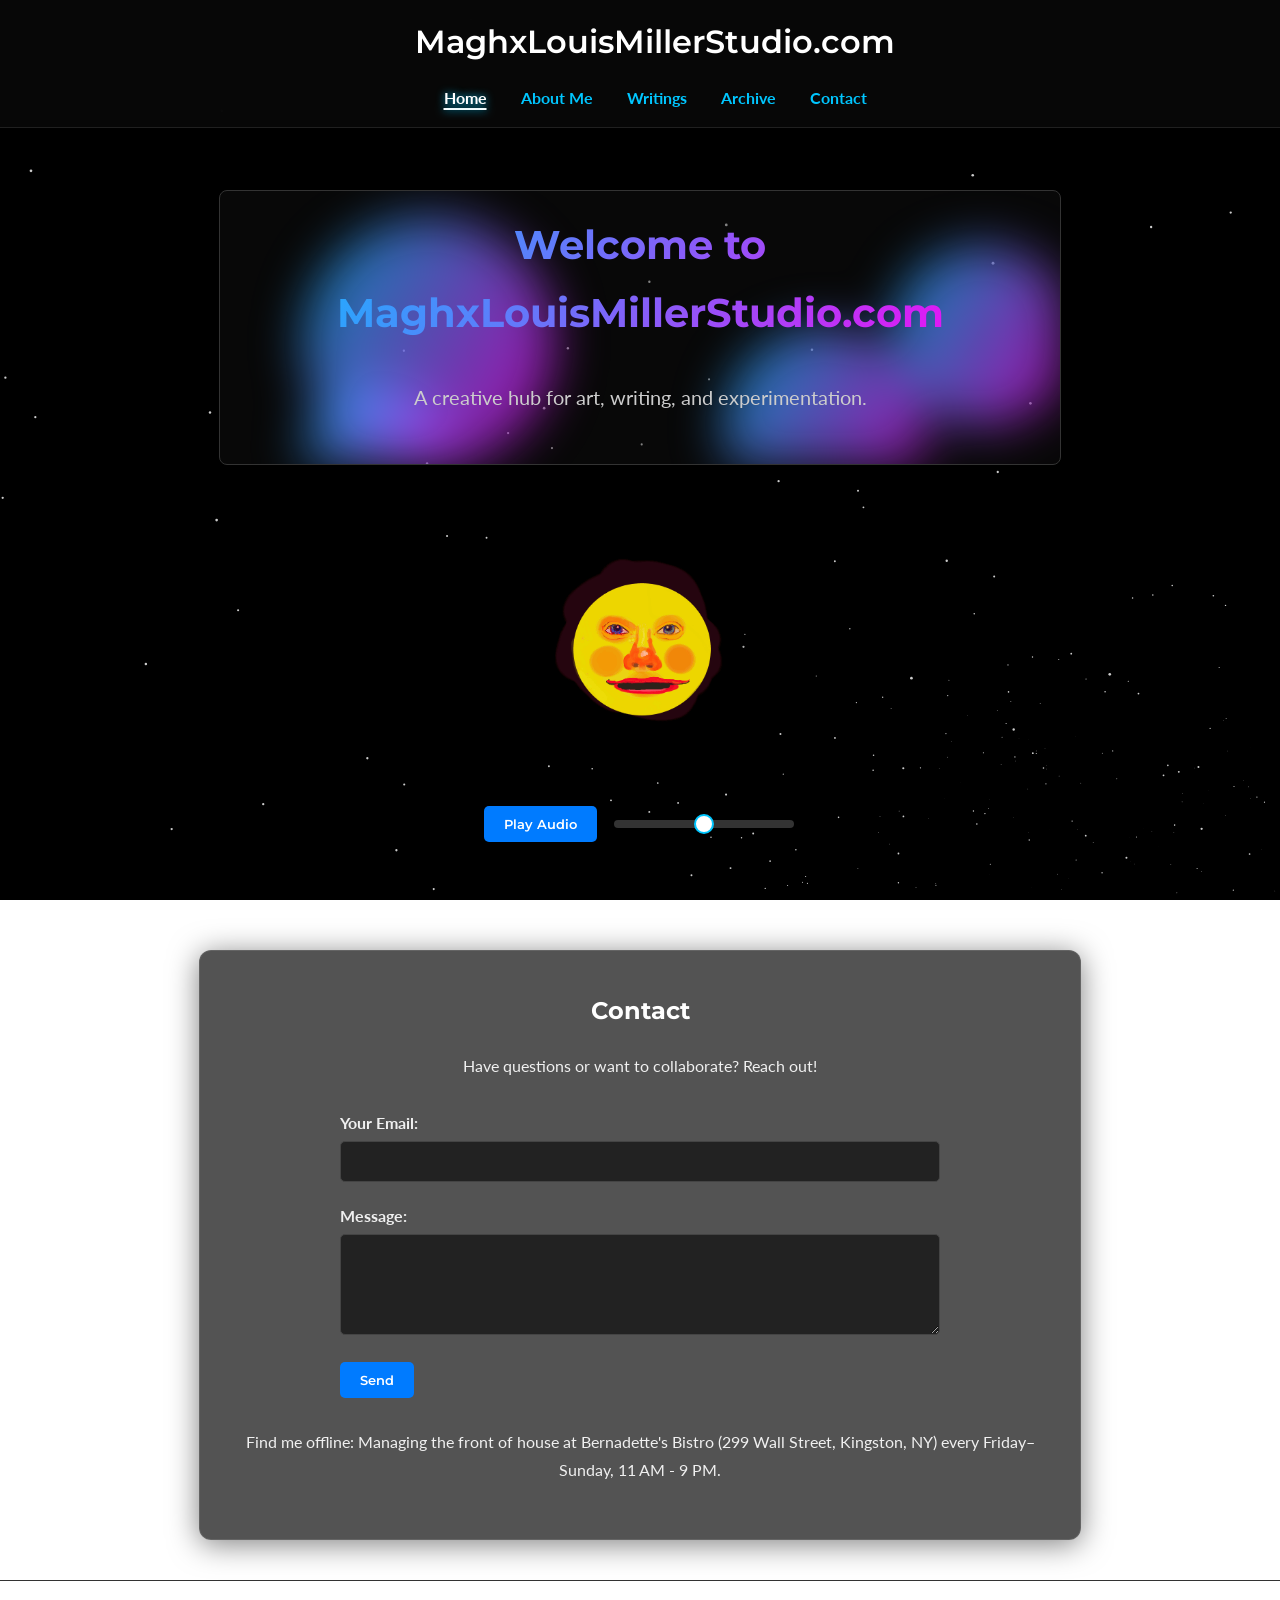
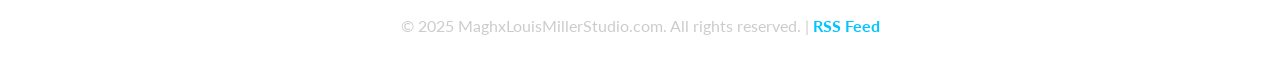
==== index.html @ be296c39 "bar hours" ====
<!DOCTYPE html>
<html lang="en">

<head>
    <meta charset="UTF-8">
    <meta name="viewport" content="width=device-width, initial-scale=1.0">
    <meta name="description" content="MaghxLouisMillerStudio.com: The personal creative space, Archive, and writings of Maxaroonie.">
    <title>MaghxLouisMillerStudio - Home</title>
    
    <link rel="preconnect" href="https://fonts.googleapis.com">
    <link rel="preconnect" href="https://fonts.gstatic.com" crossorigin>
    <link href="https://fonts.googleapis.com/css2?family=Lato:wght@400;700&family=Montserrat:wght@600;700&display=swap" rel="stylesheet">
    
    <link rel="stylesheet" href="style.css">
    <link rel="icon" href="favicon.ico" type="image/x-icon">
    <link rel="alternate" type="application/rss+xml" title="MaghxLouisMillerStudio RSS Feed" href="rss.xml">
    <script defer src="script.js"></script>
</head>

<body>
    <canvas id="starfield-canvas"></canvas>

    <header>
        <h1 class="site-title">MaghxLouisMillerStudio.com</h1>
        <nav>
            <a href="index.html" class="active">Home</a>
            <a href="about.html">About Me</a>
            <a href="writings.html">Writings</a>
            <a href="Archive.html">Archive</a>
            <a href="index.html#contact">Contact</a>
        </nav>
    </header>

    <section class="home-section">
        
        <div class="home-right">
            
            <div class="lava-lamp-container">
                <div class="lava-blob"></div>
                <div class="lava-blob"></div>
                <div class="lava-blob"></div>
                <div class="lava-blob"></div>
            </div>

            <div class="hero-content">
                <h2 class="animated-gradient">Welcome to MaghxLouisMillerStudio.com</h2>
                <p class="fade-in-up">
                    A creative hub for art, writing, and experimentation.
                </p>
            </div>

        </div>

        <!-- New Talking Head Section -->
        <div class="talking-head-container" style="margin-top: 60px;">
            <img id="archive-head" src="doodles/Head-Static.PNG" alt="Talking Head" class="talking-head">
        </div>
        <div class="audio-control-container" style="margin-top: 20px;">
            <button id="play-homepage-audio" class="audio-btn">Play Audio</button>
            <audio id="homepage-audio" src="audio/homepage-audio.wav" preload="metadata"></audio>
        </div>
        
    </section>

    <section id="contact" class="contact-section">
        <h2>Contact</h2>
        <p>Have questions or want to collaborate? Reach out!</p>
        
        <form action="https://formspree.io/f/xnnoblvw" method="POST" class="contact-form">
            
            <div class="form-group">
                <label for="email">Your Email:</label>
                <input type="email" id="email" name="_replyto" required>
            </div>
            
            <div class="form-group">
                <label for="message">Message:</label>
                <textarea id="message" name="message" rows="5" required></textarea>
            </div>
            
            <button type="submit" class="audio-btn">Send</button>
        </form>
    <p>Find me offline: Managing the front of house at Bernadette's Bistro (299 Wall Street, Kingston, NY) every Friday–Sunday, 11 AM - 9 PM.</p>
    </section>

    <footer>
        <p>© 2025 MaghxLouisMillerStudio.com. All rights reserved. | <a href="rss.xml" target="_blank">RSS Feed</a></p>
    </footer>
</body>
</html>
---- style.css ----
/* ---------------------------------
   NEW: FADE-IN ANIMATION
   This provides the "cool animation" on page load.
---------------------------------- */
@keyframes fadeIn {
  from {
    opacity: 0;
    transform: translateY(20px);
  }
  to {
    opacity: 1;
    transform: translateY(0);
  }
}
/* ---------------------------------
   TALKING HEAD ANIMATION
---------------------------------- */
@keyframes floatHead {
  0%, 100% { transform: translateY(0) rotate(-1deg); }
  50% { transform: translateY(-12px) rotate(1deg); }
}

/* ---------------------------------
   STARFIELD BACKGROUND
---------------------------------- */
#starfield-canvas {
  position: fixed;
  top: 0;
  left: 0;
  width: 100%;
  height: 100%;
  z-index: -1;
  background: #000;
}

/* ---------------------------------
   GLOBAL & BODY STYLES
   FIXED: Font-family now correctly uses the loaded Google Fonts.
---------------------------------- */
html, body {
  margin: 0;
  padding: 0;
  /* FIXED: Using 'Lato' as the base font */
  font-family: 'Lato', Arial, sans-serif;
  background: transparent; /* Allows the starfield to show */
  color: #f0f0f0; /* Slightly softer white for text */
  font-size: 16px;
  line-height: 1.7;
}

/* Base link styles */
a {
  color: #00c6ff; /* Use a single, consistent bright blue */
  text-decoration: none;
  font-weight: bold;
  transition: color 0.2s ease, text-shadow 0.2s ease;
}
a:hover {
  color: #fff;
  text-shadow: 0 0 8px #00c6ff; /* Add a glow on hover */
}

/* FIXED: Using 'Montserrat' for all headings */
h1, h2, h3, h4, h5, h6 {
  font-family: 'Montserrat', Arial, sans-serif;
  font-weight: 700;
  color: #fff;
  margin-top: 0;
}

.site-title {
  font-weight: 600;
  margin-bottom: 15px;
}

/* ---------------------------------
   NEW: GLOBAL GLASS-PANEL STYLE
   This reusable class will be the base for our new design.
---------------------------------- */
.glass-panel {
  background: rgba(10, 10, 10, 0.7); /* Dark, 70% transparent */
  border: 1px solid rgba(255, 255, 255, 0.1); /* Subtle white border */
  border-radius: 12px;
  box-shadow: 0 4px 30px rgba(0, 0, 0, 0.5); /* Soft shadow */
  
  /* The "Frosted Glass" effect */
  backdrop-filter: blur(10px);
  -webkit-backdrop-filter: blur(10px); /* For Safari */
}

/* ---------------------------------
   HEADER (REDESIGNED)
   Now a permanent "glass" bar.
---------------------------------- */
header {
  position: fixed;
  top: 0;
  left: 0;
  width: 100%;
  padding: 15px;
  text-align: center;
  z-index: 1000;
  
  /* Apply the glass effect */
  background: rgba(10, 10, 10, 0.7);
  border-bottom: 1px solid rgba(255, 255, 255, 0.1);
  box-shadow: 0 4px 10px rgba(0,0,0,0.3);
  backdrop-filter: blur(10px);
  -webkit-backdrop-filter: blur(10px);
}

nav a {
  margin: 0 15px;
}

/* ---------------------------------
   FIX FOR FIXED-HEADER LAYOUT
   (Increased padding-top to 150px)
---------------------------------- */
.home-section,
.about-section,
.writings-page,
.Archive-page {
  padding-top: 150px; /* More space for the fixed header */
  padding-bottom: 40px;
  
  /* Apply the "cool animation" to all main content sections */
  animation: fadeIn 1s ease-out;
}

/* ---------------------------------
   HOME PAGE STYLES
   Applying the "glass-panel" style
---------------------------------- */
.home-section {
  text-align: center;
  min-height: 80vh;
}

.home-layout {
  display: block;
}

.home-right {
  width: 90%;
  max-width: 800px;
  margin: 40px auto 0 auto;
  
  /* Make it a "containing" block */
  position: relative; 
  overflow: hidden; /* Hide blob overflow */

  /* Old styles */
  background: rgba(20, 20, 20, 0.4);
  border-radius: 8px;
  padding: 20px;
  border: 1px solid #333;
}

/* ---------------------------------
   AUDIO BUTTONS
---------------------------------- */
.audio-control-container {
  display: flex;
  justify-content: center;
  align-items: center;
  gap: 15px;
  margin-bottom: 20px;
  flex-wrap: wrap;
}
.audio-btn {
  background-color: #007bff;
  color: white;
  border: none;
  padding: 10px 20px;
  border-radius: 5px;
  cursor: pointer;
  font-family: 'Montserrat', sans-serif;
  font-weight: 600;
  transition: background-color 0.2s, transform 0.1s;
}
.audio-btn:hover {
  background-color: #0056b3;
}
.audio-btn:active {
  transform: scale(0.95);
}

/* ---------------------------------
   CONTACT SECTION
   Applying the "glass-panel" style
---------------------------------- */
.contact-section {
  padding: 40px;
  text-align: center;
  max-width: 800px;
  margin: 40px auto;
  
  /* Use the new glass style */
  background: rgba(10, 10, 10, 0.7);
  border: 1px solid rgba(255, 255, 255, 0.1);
  border-radius: 12px;
  box-shadow: 0 4px 30px rgba(0, 0, 0, 0.5);
  backdrop-filter: blur(10px);
  -webkit-backdrop-filter: blur(10px);
}

.contact-form {
  max-width: 600px;
  margin: 30px auto;
  text-align: left;
}
.form-group {
  margin-bottom: 20px;
}
.form-group label {
  display: block;
  margin-bottom: 5px;
  font-weight: bold;
}
.form-group input,
.form-group textarea {
  width: 100%;
  padding: 12px;
  border: 1px solid #444;
  background: #222;
  color: #fff;
  border-radius: 5px;
  box-sizing: border-box;
}

/* ---------------------------------
   ABOUT PAGE
   Applying the "glass-panel" style
---------------------------------- */
.about-section {
  position: relative;
  min-height: 80vh;
  display: flex;
  flex-direction: column;
  align-items: center;
  justify-content: flex-start;
  padding-left: 20px;
  padding-right: 20px;
  overflow: hidden;
  
  /* Use the glass style on the main text container */
  max-width: 1000px;
  margin: 0 auto;
  padding: 30px;
  background: rgba(10, 10, 10, 0.7);
  border: 1px solid rgba(255, 255, 255, 0.1);
  border-radius: 12px;
  box-shadow: 0 4px 30px rgba(0, 0, 0, 0.5);
  backdrop-filter: blur(10px);
  -webkit-backdrop-filter: blur(10px);
}

.about-section h2 {
    font-size: 2rem;
    margin-top: 20px;
}
.about-section p {
    font-size: 1.1rem;
    max-width: 800px;
    text-align: center;
}
.tapestry-grid {
  display: grid;
  grid-template-columns: repeat(auto-fill, minmax(100px, 1fr));
  width: 100%;
  max-width: 1000px;
  margin: 20px 0;
  z-index: 1;
  border-radius: 8px;
  overflow: hidden; /* Clips the corners of the grid */
}
.tapestry-grid div {
  padding-top: 100%;
  background-size: cover;
  background-position: center;
}

/* ---------------------------------
   WRITINGS PAGE
   Applying the "glass-panel" style
---------------------------------- */
.writings-page {
  max-width: 800px;
  margin: 0 auto;
  padding: 30px;
  
  /* Use the new glass style */
  background: rgba(10, 10, 10, 0.7);
  border: 1px solid rgba(255, 255, 255, 0.1);
  border-radius: 12px;
  box-shadow: 0 4px 30px rgba(0, 0, 0, 0.5);
  backdrop-filter: blur(10px);
  -webkit-backdrop-filter: blur(10px);
}

.writings-intro,
.creative-piece {
  text-align: center;
  border-bottom: 2px solid #444;
  padding-bottom: 20px;
  margin-bottom: 30px;
}
.journal-excerpt {
  background: #1a1a1a; /* Darker interior background */
  border-radius: 5px;
  padding: 20px;
  margin-bottom: 30px;
  border: 1px solid #333;
}
.journal-excerpt header { padding-bottom: 10px; border-bottom: 1px solid #333; margin-bottom: 15px; }
.journal-excerpt h3 { margin: 0; color: #00c6ff; }
.journal-excerpt time { font-size: 0.9rem; color: #aaa; font-style: italic; }
.journal-excerpt blockquote { margin: 0; padding-left: 20px; border-left: 4px solid #007bff; font-style: italic; color: #ddd; line-height: 1.7; }
.journal-excerpt blockquote p { margin-bottom: 15px; }
.section-divider { border: 0; height: 1px; background: #555; margin: 40px 0; }

 /* ---------------------------------
   THE CLEAN ARCHIVE GRID 
---------------------------------- */
/* ---------------------------------
   STICKY TALKING HEAD 
---------------------------------- */
.talking-head-container {
  z-index: 999;
  display: flex;
  justify-content: center;
  align-items: center; /* Centers the head vertically */
  min-height: 200px; /* Gives it physical space so it doesn't overlap controls */
  pointer-events: none; 
}

.talking-head {
  width: 20vw; 
  min-width: 160px;
  max-width: 240px;
  pointer-events: auto; /* Makes the head itself solid */
  filter: drop-shadow(0 0 15px rgba(0,0,0,0.8));
  transition: transform 0.3s, filter 0.3s; /* Added smooth transition for the glow */
  animation: floatHead 6s infinite ease-in-out; /* Gentle idle bobbing */
}

.is-talking {
  /* Using the floatHead animation already defined at the top of your file! */
  animation: floatHead 2.5s infinite ease-in-out; /* Faster bobbing when talking */
  filter: drop-shadow(0 0 20px rgba(0, 255, 200, 0.4));
}
.Archive-page {
  max-width: 1200px;
  margin: 0 auto;
  padding: 150px 20px 40px 20px;
}

.Archive-grid {
  display: grid;
  /* This controls how many images per row. 150px is the size of each square. */
  grid-template-columns: repeat(auto-fill, minmax(150px, 1fr)); 
  gap: 10px;
  padding: 20px 0;
}

.Archive-item {
  aspect-ratio: 1 / 1; /* Forces the image to stay square */
  overflow: hidden;
  border-radius: 4px;
  background: #111;
}

.Archive-item img {
  width: 100%;
  height: 100%;
  object-fit: cover; /* Crops the image so it fits the square without stretching */
  display: block;
  filter: grayscale(20%);
  transition: transform 0.3s ease, filter 0.3s ease;
}

.Archive-item:hover img {
  transform: scale(1.1);
  filter: grayscale(0%);
}

/* ---------------------------------
   NAVIGATION ACTIVE STATE
---------------------------------- */
nav a.active {
  color: #fff;
  text-shadow: 0 0 8px #00c6ff;
  text-decoration: underline;
  text-decoration-thickness: 2px;
  text-underline-offset: 4px;
}

/* ---------------------------------
   FOOTER
---------------------------------- */
footer {
  background: transparent;
  border-top: 1px solid #333;
  padding: 15px;
  text-align: center;
  color: #ccc;
  position: relative;
  z-index: 10;
  margin-top: 40px;
}

/* ---------------------------------
   ANIMATED GRADIENT TEXT (OPTION 1)
---------------------------------- */
.animated-gradient {
  font-size: 2.5rem;
  font-weight: 700;
  text-align: center;

  /* 1. Create a "trippy" gradient background */
  background: linear-gradient(120deg, 
    #00c6ff, /* Cyan */
    #ff00f3, /* Magenta */
    #ffb800, /* Gold */
    #00c6ff  /* Back to Cyan */
  );
  
  /* 2. Set the background to be huge */
  background-size: 300% 300%;

  /* 3. Clip the background to the SHAPE of the text */
  -webkit-background-clip: text;
  background-clip: text;

  /* 4. Make the text color transparent to show the gradient */
  color: transparent;

  /* 5. Animate the background-position */
  animation: gradient-shift 6s ease-in-out infinite alternate;
}

/* This @keyframes rule moves the gradient */
@keyframes gradient-shift {
  from {
    background-position: 0% 0%;
  }
  to {
    background-position: 100% 100%;
  }
}

/* Delete the old @keyframes glow rule */

/* ---------------------------------
   MEDIA QUERIES FOR MOBILE
---------------------------------- */
@media (max-width: 768px) {
  .site-title {
    font-size: 1.5rem;
  }
  nav a {
    margin: 0 10px;
    font-size: 0.9rem;
  }
  .home-right {
    width: 95%;
    padding: 20px;
  }
  .animated-gradient {
    font-size: 2rem;
  }
  .contact-section,
  .writings-page,
  .Archive-intro,
  .about-section {
    width: auto;
    margin-left: 10px;
    margin-right: 10px;
    padding: 20px;
  }
}

/* ---------------------------------
   VOLUME SLIDER STYLES
---------------------------------- */
.volume-slider {
  width: 180px;
  -webkit-appearance: none;
  appearance: none;
  background: rgba(255, 255, 255, 0.2);
  height: 8px;
  border-radius: 5px;
  outline: none;
  transition: opacity 0.2s;
  backdrop-filter: blur(5px);
}

.volume-slider::-webkit-slider-thumb {
  -webkit-appearance: none;
  appearance: none;
  width: 20px;
  height: 20px;
  background: #fff;
  border-radius: 50%;
  cursor: pointer;
  border: 2px solid #00c6ff;
}

.volume-slider::-moz-range-thumb {
  width: 20px;
  height: 20px;
  background: #fff;
  border-radius: 50%;
  cursor: pointer;
  border: 2px solid #00c6ff;
}

/* ---------------------------------
   NEW FADE-IN ANIMATIONS
---------------------------------- */

/* 1. This is the "storyboard" for the animation */
@keyframes fadeInUp {
  from {
    opacity: 0;
    transform: translateY(30px); /* Start 30px lower */
  }
  to {
    opacity: 1;
    transform: translateY(0); /* End at original position */
  }
}

/* 2. This applies the animation to the new sub-headline */
.fade-in-up {
  font-size: 1.25rem;
  color: #ccc;
  margin-top: 10px;
  margin-bottom: 30px;
  
  /* Animation: 'fadeInUp' name, 1s duration, 'ease-out' timing,
     '0.3s' delay, and 'forwards' to stay at the end state */
  animation: fadeInUp 1s ease-out 0.3s forwards;
  
  /* Start hidden */
  opacity: 0;
}

/* 3. This applies a longer delay to the button */
.fade-in-up-delay {
  animation: fadeInUp 1s ease-out 0.6s forwards;
  opacity: 0; /* Start hidden */
}
/* ---------------------------------
   LAVA LAMP EFFECT (OPTION 2)
---------------------------------- */

.lava-lamp-container {
  /* This is the magic: */
  /* 1. Blur the blobs */
  filter: blur(25px); 
  /* 2. Sharpen the edges where they meet */
  /* This creates the "merging" effect */
  contrast: 40; 
  
  /* Container setup */
  position: absolute;
  top: 0;
  left: 0;
  width: 100%;
  height: 100%;
  overflow: hidden;
}

.lava-blob {
  position: absolute;
  border-radius: 50%;
  /* Using the same gradient as the text */
  background: linear-gradient(120deg, 
    #00c6ff, 
    #ff00f3
  );
  opacity: 0.7;
  
  /* This calls the animation */
  animation: move-blob 15s infinite alternate;
}

/* Create 4 blobs of different sizes/speeds */
.lava-blob:nth-child(1) {
  width: 250px; height: 250px;
  top: 10%; left: 10%;
  animation-duration: 15s;
}
.lava-blob:nth-child(2) {
  width: 200px; height: 200px;
  top: 50%; left: 60%;
  animation-duration: 12s;
  animation-direction: alternate-reverse;
}
.lava-blob:nth-child(3) {
  width: 150px; height: 150px;
  top: 70%; left: 10%;
  animation-duration: 18s;
}
.lava-blob:nth-child(4) {
  width: 180px; height: 180px;
  top: 20%; left: 80%;
  animation-duration: 10s;
  animation-direction: alternate-reverse;
}

/* Defines the movement for the blobs */
@keyframes move-blob {
  from {
    transform: translate(-50%, -50%) rotate(0deg);
  }
  to {
    transform: translate(50%, 50%) rotate(360deg);
  }
}

/* This container holds the text */
.hero-content {
  position: relative;
  z-index: 10; /* Sits ON TOP of the lava lamp */
  text-align: center;
}
/* ---------------------------------
   TALKING HEAD 
---------------------------------- */
.talking-head-container {
  display: flex;
  justify-content: center;
  min-height: 200px;
  pointer-events: none;
  /* No position set here - JavaScript controls it */
}
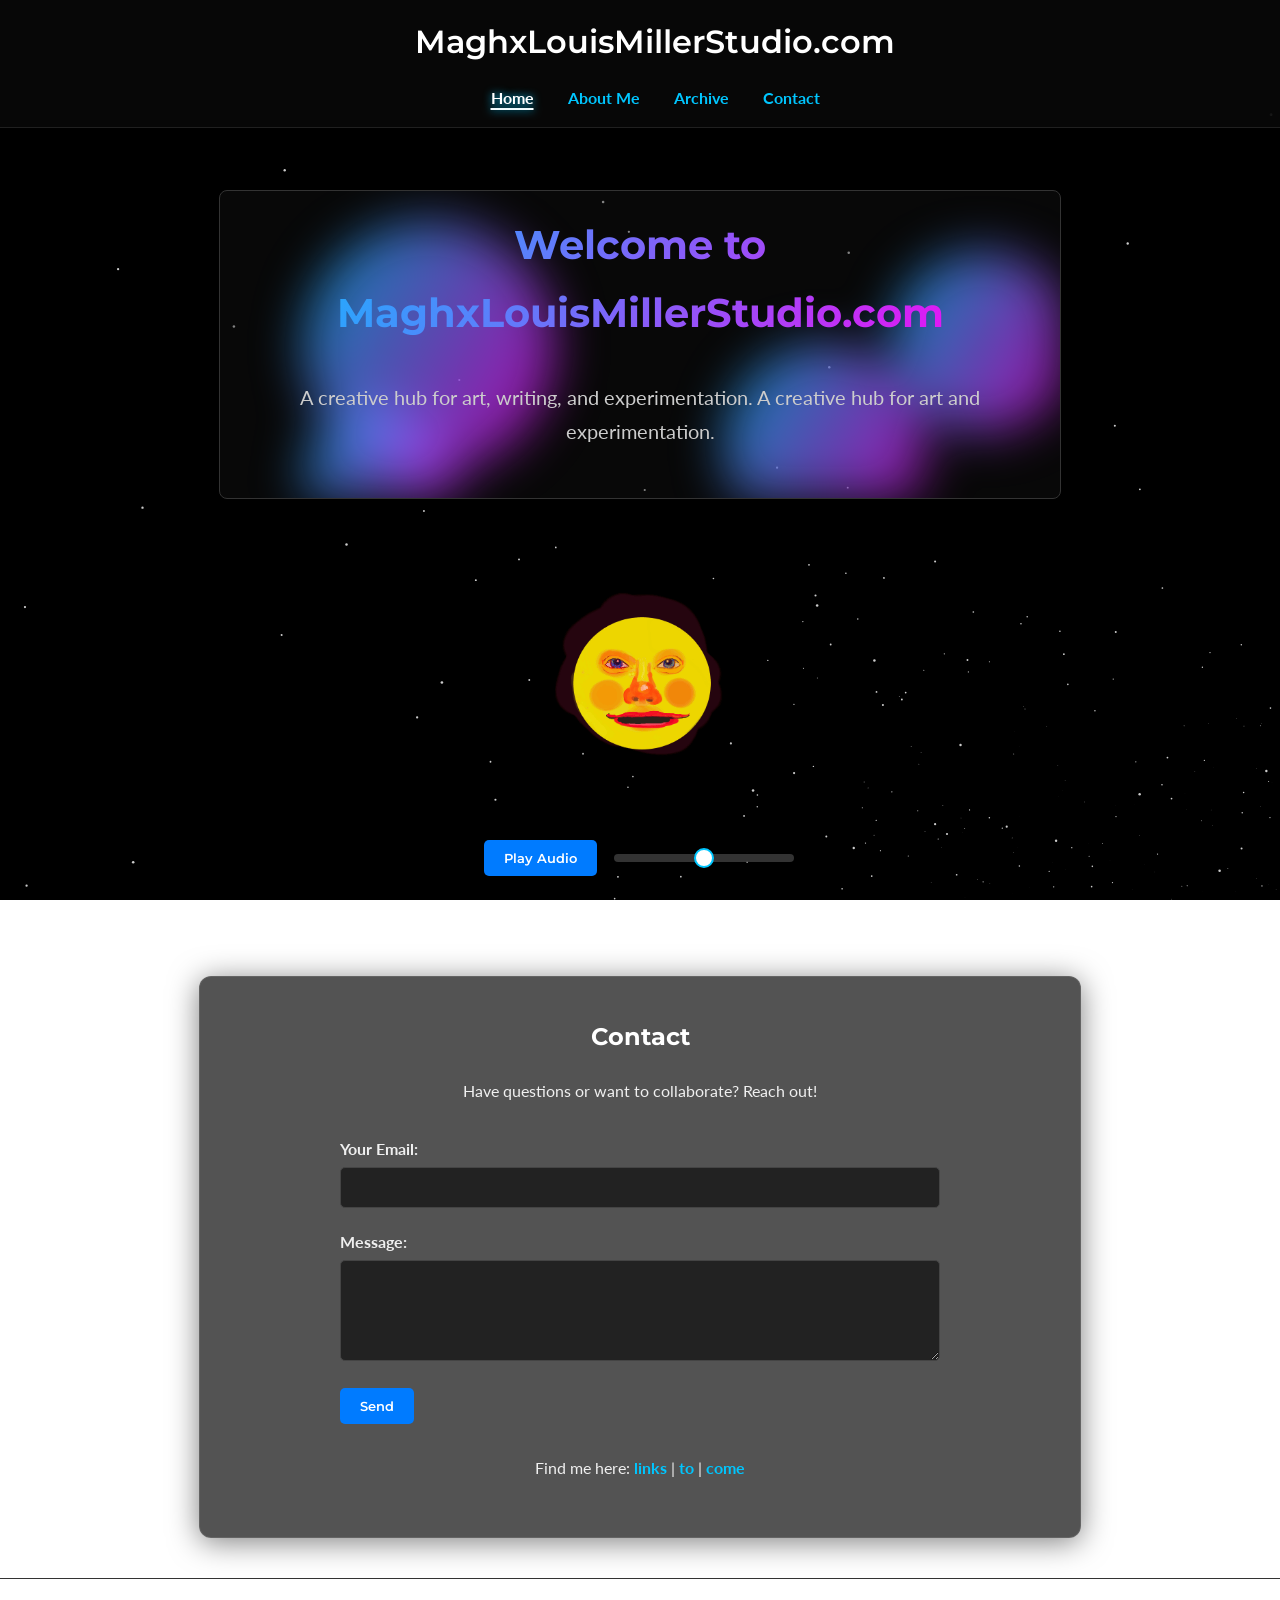
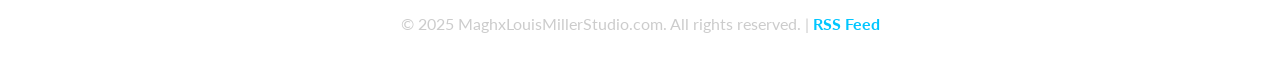
==== commit 263d8012: "removed writings section" ====
--- a/index.html
+++ b/index.html
@@ -5,6 +5,7 @@
     <meta charset="UTF-8">
     <meta name="viewport" content="width=device-width, initial-scale=1.0">
     <meta name="description" content="MaghxLouisMillerStudio.com: The personal creative space, Archive, and writings of Maxaroonie.">
+    <meta name="description" content="MaghxLouisMillerStudio.com: The personal creative space and Archive of Maxaroonie.">
     <title>MaghxLouisMillerStudio - Home</title>
     
     <link rel="preconnect" href="https://fonts.googleapis.com">
@@ -25,7 +26,6 @@
         <nav>
             <a href="index.html" class="active">Home</a>
             <a href="about.html">About Me</a>
-            <a href="writings.html">Writings</a>
             <a href="Archive.html">Archive</a>
             <a href="index.html#contact">Contact</a>
         </nav>
@@ -46,6 +46,7 @@
                 <h2 class="animated-gradient">Welcome to MaghxLouisMillerStudio.com</h2>
                 <p class="fade-in-up">
                     A creative hub for art, writing, and experimentation.
+                    A creative hub for art and experimentation.
                 </p>
             </div>
 
@@ -80,7 +81,12 @@
             
             <button type="submit" class="audio-btn">Send</button>
         </form>
-    <p>Find me offline: Managing the front of house at Bernadette's Bistro (299 Wall Street, Kingston, NY) every Friday–Sunday, 11 AM - 9 PM.</p>
+        
+        <p>Find me here:
+            <a href="blank" target="_blank">links</a> |
+            <a href="blank" target="_blank">to</a> |
+            <a href="blank" target="_blank">come</a>
+        </p>
     </section>
 
     <footer>
--- a/style.css
+++ b/style.css
@@ -119,7 +119,6 @@
 ---------------------------------- */
 .home-section,
 .about-section,
-.writings-page,
 .Archive-page {
   padding-top: 150px; /* More space for the fixed header */
   padding-bottom: 40px;
@@ -281,45 +280,6 @@
   background-position: center;
 }
 
-/* ---------------------------------
-   WRITINGS PAGE
-   Applying the "glass-panel" style
----------------------------------- */
-.writings-page {
-  max-width: 800px;
-  margin: 0 auto;
-  padding: 30px;
-  
-  /* Use the new glass style */
-  background: rgba(10, 10, 10, 0.7);
-  border: 1px solid rgba(255, 255, 255, 0.1);
-  border-radius: 12px;
-  box-shadow: 0 4px 30px rgba(0, 0, 0, 0.5);
-  backdrop-filter: blur(10px);
-  -webkit-backdrop-filter: blur(10px);
-}
-
-.writings-intro,
-.creative-piece {
-  text-align: center;
-  border-bottom: 2px solid #444;
-  padding-bottom: 20px;
-  margin-bottom: 30px;
-}
-.journal-excerpt {
-  background: #1a1a1a; /* Darker interior background */
-  border-radius: 5px;
-  padding: 20px;
-  margin-bottom: 30px;
-  border: 1px solid #333;
-}
-.journal-excerpt header { padding-bottom: 10px; border-bottom: 1px solid #333; margin-bottom: 15px; }
-.journal-excerpt h3 { margin: 0; color: #00c6ff; }
-.journal-excerpt time { font-size: 0.9rem; color: #aaa; font-style: italic; }
-.journal-excerpt blockquote { margin: 0; padding-left: 20px; border-left: 4px solid #007bff; font-style: italic; color: #ddd; line-height: 1.7; }
-.journal-excerpt blockquote p { margin-bottom: 15px; }
-.section-divider { border: 0; height: 1px; background: #555; margin: 40px 0; }
-
  /* ---------------------------------
    THE CLEAN ARCHIVE GRID 
 ---------------------------------- */
@@ -471,7 +431,6 @@
     font-size: 2rem;
   }
   .contact-section,
-  .writings-page,
   .Archive-intro,
   .about-section {
     width: auto;
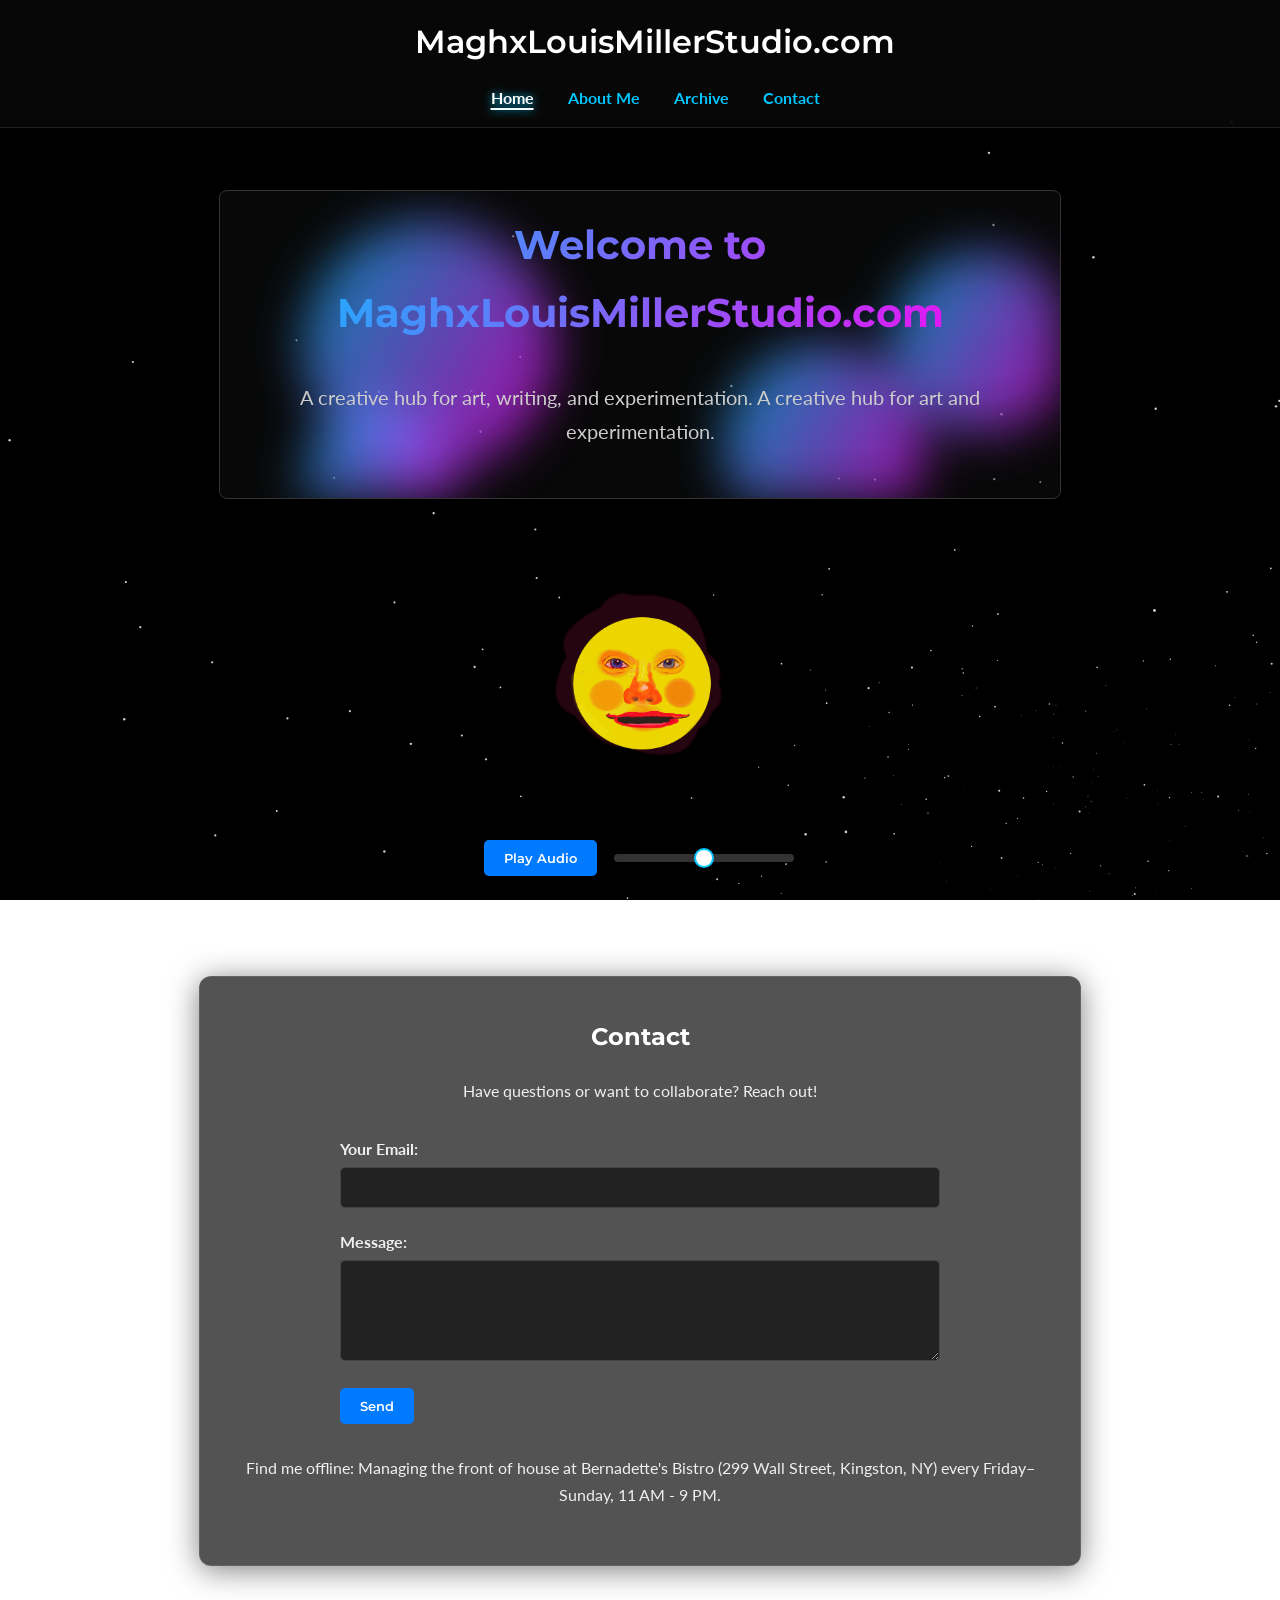
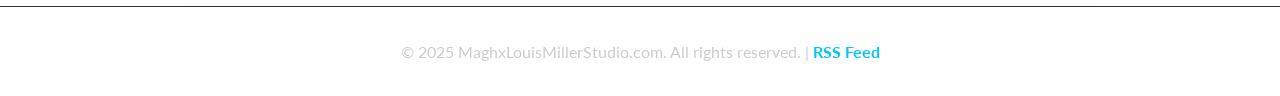
==== commit 2a69c2d5: "Merge branch 'main' of https://github.com/2themax/MaghxLouisMillerStudio.com" ====
--- a/index.html
+++ b/index.html
@@ -81,12 +81,7 @@
             
             <button type="submit" class="audio-btn">Send</button>
         </form>
-        
-        <p>Find me here:
-            <a href="blank" target="_blank">links</a> |
-            <a href="blank" target="_blank">to</a> |
-            <a href="blank" target="_blank">come</a>
-        </p>
+    <p>Find me offline: Managing the front of house at Bernadette's Bistro (299 Wall Street, Kingston, NY) every Friday–Sunday, 11 AM - 9 PM.</p>
     </section>
 
     <footer>
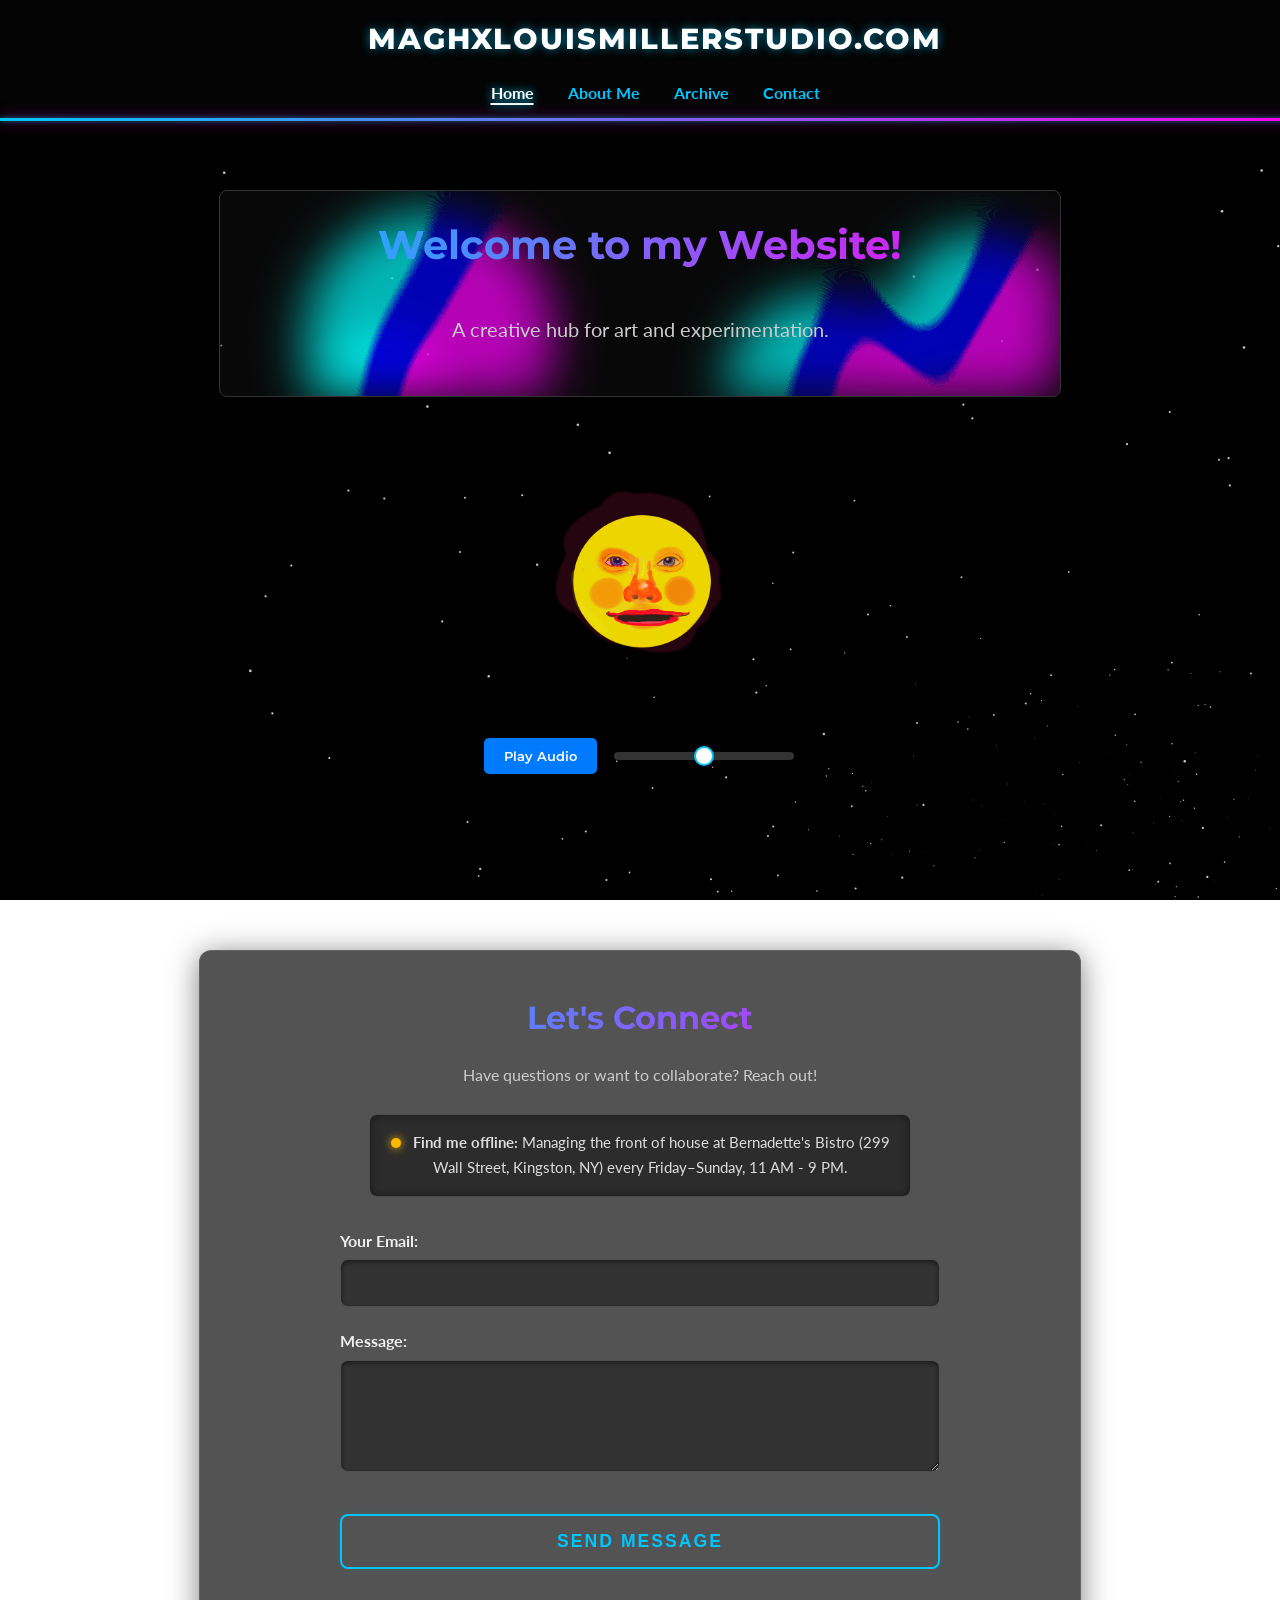
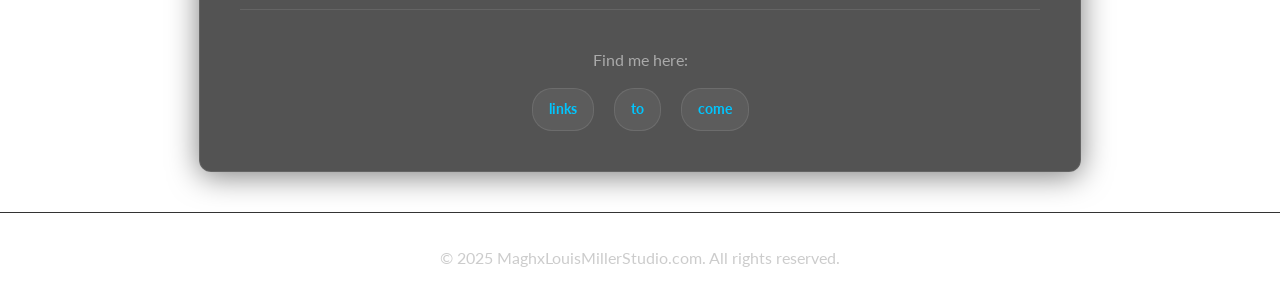
==== commit 5e4cd3ad: "css changes and such" ====
--- a/index.html
+++ b/index.html
@@ -4,8 +4,7 @@
 <head>
     <meta charset="UTF-8">
     <meta name="viewport" content="width=device-width, initial-scale=1.0">
-    <meta name="description" content="MaghxLouisMillerStudio.com: The personal creative space, Archive, and writings of Maxaroonie.">
-    <meta name="description" content="MaghxLouisMillerStudio.com: The personal creative space and Archive of Maxaroonie.">
+    <meta name="description" content="MaghxLouisMillerStudio.com: The personal creative space and Archive of Max.">
     <title>MaghxLouisMillerStudio - Home</title>
     
     <link rel="preconnect" href="https://fonts.googleapis.com">
@@ -14,7 +13,6 @@
     
     <link rel="stylesheet" href="style.css">
     <link rel="icon" href="favicon.ico" type="image/x-icon">
-    <link rel="alternate" type="application/rss+xml" title="MaghxLouisMillerStudio RSS Feed" href="rss.xml">
     <script defer src="script.js"></script>
 </head>
 
@@ -43,9 +41,8 @@
             </div>
 
             <div class="hero-content">
-                <h2 class="animated-gradient">Welcome to MaghxLouisMillerStudio.com</h2>
+                <h2 class="animated-gradient">Welcome to my Website!</h2>
                 <p class="fade-in-up">
-                    A creative hub for art, writing, and experimentation.
                     A creative hub for art and experimentation.
                 </p>
             </div>
@@ -64,9 +61,14 @@
     </section>
 
     <section id="contact" class="contact-section">
-        <h2>Contact</h2>
-        <p>Have questions or want to collaborate? Reach out!</p>
+        <h2 class="animated-gradient" style="font-size: 2rem; margin-bottom: 10px;">Let's Connect</h2>
+        <p style="color: #ccc; margin-bottom: 25px;">Have questions or want to collaborate? Reach out!</p>
         
+        <div class="availability-status">
+            <span class="status-dot"></span>
+            <strong>Find me offline:</strong> Managing the front of house at Bernadette's Bistro (299 Wall Street, Kingston, NY) every Friday–Sunday, 11 AM - 9 PM.
+        </div>
+
         <form action="https://formspree.io/f/xnnoblvw" method="POST" class="contact-form">
             
             <div class="form-group">
@@ -79,13 +81,19 @@
                 <textarea id="message" name="message" rows="5" required></textarea>
             </div>
             
-            <button type="submit" class="audio-btn">Send</button>
+            <button type="submit" class="submit-btn">Send Message</button>
         </form>
-    <p>Find me offline: Managing the front of house at Bernadette's Bistro (299 Wall Street, Kingston, NY) every Friday–Sunday, 11 AM - 9 PM.</p>
+        
+        <div class="social-links">
+            <p>Find me here:</p>
+            <a href="blank" target="_blank">links</a>
+            <a href="blank" target="_blank">to</a>
+            <a href="blank" target="_blank">come</a>
+        </div>
     </section>
 
     <footer>
-        <p>© 2025 MaghxLouisMillerStudio.com. All rights reserved. | <a href="rss.xml" target="_blank">RSS Feed</a></p>
+        <p>© 2025 MaghxLouisMillerStudio.com. All rights reserved.</p>
     </footer>
 </body>
 </html>
--- a/style.css
+++ b/style.css
@@ -1,3 +1,10 @@
+/* ---------------------------------
+   GLOBAL VARIABLES
+---------------------------------- */
+:root {
+  --brand-gradient: linear-gradient(120deg, #00c6ff, #ff00f3, #ffb800, #00c6ff);
+}
+
 /* ---------------------------------
    NEW: FADE-IN ANIMATION
    This provides the "cool animation" on page load.
@@ -69,8 +76,15 @@
 }
 
 .site-title {
-  font-weight: 600;
+  font-weight: 800;
   margin-bottom: 15px;
+  font-size: 1.8rem;
+  text-transform: uppercase;
+  letter-spacing: 2px;
+  
+  /* Clean glowing text to contrast the flashy border */
+  color: #fff;
+  text-shadow: 0 0 10px rgba(0, 198, 255, 0.6);
 }
 
 /* ---------------------------------
@@ -102,11 +116,25 @@
   z-index: 1000;
   
   /* Apply the glass effect */
-  background: rgba(10, 10, 10, 0.7);
-  border-bottom: 1px solid rgba(255, 255, 255, 0.1);
-  box-shadow: 0 4px 10px rgba(0,0,0,0.3);
-  backdrop-filter: blur(10px);
-  -webkit-backdrop-filter: blur(10px);
+  background: rgba(5, 5, 5, 0.85); /* Darkened slightly for contrast */
+  border-bottom: none;
+  box-shadow: 0 4px 20px rgba(0, 0, 0, 0.6);
+  backdrop-filter: blur(15px);
+  -webkit-backdrop-filter: blur(15px);
+}
+
+/* Flashy Animated Glowing Border for Header */
+header::after {
+  content: '';
+  position: absolute;
+  bottom: 0;
+  left: 0;
+  width: 100%;
+  height: 3px;
+  background: var(--brand-gradient);
+  background-size: 300% 300%;
+  animation: gradient-shift 6s ease-in-out infinite alternate;
+  box-shadow: 0 0 15px rgba(255, 0, 243, 0.6), 0 0 5px rgba(0, 198, 255, 0.6);
 }
 
 nav a {
@@ -204,6 +232,37 @@
   -webkit-backdrop-filter: blur(10px);
 }
 
+/* ---------------------------------
+   AVAILABILITY / OFFLINE STATUS
+---------------------------------- */
+.availability-status {
+  background: rgba(20, 20, 20, 0.6);
+  border: 1px solid rgba(255, 255, 255, 0.15);
+  border-radius: 8px;
+  padding: 15px 20px;
+  margin: 20px auto 30px auto;
+  max-width: 500px;
+  text-align: center;
+  font-size: 0.95rem;
+  color: #ddd;
+  box-shadow: inset 0 0 10px rgba(0,0,0,0.5);
+}
+.status-dot {
+  display: inline-block;
+  width: 10px;
+  height: 10px;
+  background-color: #ffb800; /* Gold for offline/away */
+  border-radius: 50%;
+  margin-right: 8px;
+  box-shadow: 0 0 8px #ffb800;
+  animation: pulse-dot 2s infinite;
+}
+@keyframes pulse-dot {
+  0% { box-shadow: 0 0 0 0 rgba(255, 184, 0, 0.7); }
+  70% { box-shadow: 0 0 0 10px rgba(255, 184, 0, 0); }
+  100% { box-shadow: 0 0 0 0 rgba(255, 184, 0, 0); }
+}
+
 .contact-form {
   max-width: 600px;
   margin: 30px auto;
@@ -220,12 +279,77 @@
 .form-group input,
 .form-group textarea {
   width: 100%;
-  padding: 12px;
-  border: 1px solid #444;
-  background: #222;
+  padding: 15px;
+  border: 1px solid rgba(255, 255, 255, 0.15);
+  background: rgba(0, 0, 0, 0.4);
   color: #fff;
-  border-radius: 5px;
+  border-radius: 8px;
   box-sizing: border-box;
+  transition: border-color 0.3s ease, box-shadow 0.3s ease, background 0.3s ease;
+  font-family: 'Lato', Arial, sans-serif;
+  box-shadow: inset 0 2px 5px rgba(0,0,0,0.5);
+}
+.form-group input:focus,
+.form-group textarea:focus {
+  outline: none;
+  border-color: #00c6ff;
+  background: rgba(0, 0, 0, 0.7);
+  box-shadow: 0 0 12px rgba(0, 198, 255, 0.3), inset 0 2px 5px rgba(0,0,0,0.5);
+}
+
+/* ---------------------------------
+   SUBMIT BUTTON & SOCIAL LINKS
+---------------------------------- */
+.submit-btn {
+  width: 100%;
+  padding: 15px;
+  font-size: 1.1rem;
+  margin-top: 15px;
+  background: transparent;
+  color: #00c6ff;
+  border: 2px solid #00c6ff;
+  border-radius: 8px;
+  cursor: pointer;
+  text-transform: uppercase;
+  letter-spacing: 2px;
+  font-weight: bold;
+  transition: all 0.3s ease;
+  box-shadow: 0 0 10px rgba(0, 198, 255, 0.1);
+}
+.submit-btn:hover {
+  background: #00c6ff;
+  color: #000;
+  box-shadow: 0 0 20px rgba(0, 198, 255, 0.6);
+  transform: translateY(-2px);
+}
+.submit-btn:active {
+  transform: translateY(0);
+}
+
+.social-links {
+  margin-top: 40px;
+  padding-top: 20px;
+  border-top: 1px solid rgba(255, 255, 255, 0.1);
+}
+.social-links p {
+  margin-bottom: 15px;
+  color: #aaa;
+}
+.social-links a {
+  display: inline-block;
+  margin: 0 8px;
+  padding: 8px 16px;
+  background: rgba(255, 255, 255, 0.05);
+  border: 1px solid rgba(255, 255, 255, 0.1);
+  border-radius: 20px;
+  font-size: 0.9rem;
+  transition: all 0.3s ease;
+}
+.social-links a:hover {
+  background: rgba(0, 198, 255, 0.15);
+  border-color: #00c6ff;
+  transform: translateY(-3px);
+  box-shadow: 0 4px 10px rgba(0, 198, 255, 0.2);
 }
 
 /* ---------------------------------
@@ -379,12 +503,7 @@
   text-align: center;
 
   /* 1. Create a "trippy" gradient background */
-  background: linear-gradient(120deg, 
-    #00c6ff, /* Cyan */
-    #ff00f3, /* Magenta */
-    #ffb800, /* Gold */
-    #00c6ff  /* Back to Cyan */
-  );
+  background: var(--brand-gradient);
   
   /* 2. Set the background to be huge */
   background-size: 300% 300%;
@@ -417,7 +536,8 @@
 ---------------------------------- */
 @media (max-width: 768px) {
   .site-title {
-    font-size: 1.5rem;
+    font-size: 1.2rem;
+    letter-spacing: 1px;
   }
   nav a {
     margin: 0 10px;
@@ -517,11 +637,9 @@
 
 .lava-lamp-container {
   /* This is the magic: */
-  /* 1. Blur the blobs */
-  filter: blur(25px); 
-  /* 2. Sharpen the edges where they meet */
-  /* This creates the "merging" effect */
-  contrast: 40; 
+  /* 1. Blur the blobs and 2. sharpen the edges where they meet */
+  /* This creates the "merging" lava lamp effect */
+  filter: blur(25px) contrast(40);
   
   /* Container setup */
   position: absolute;
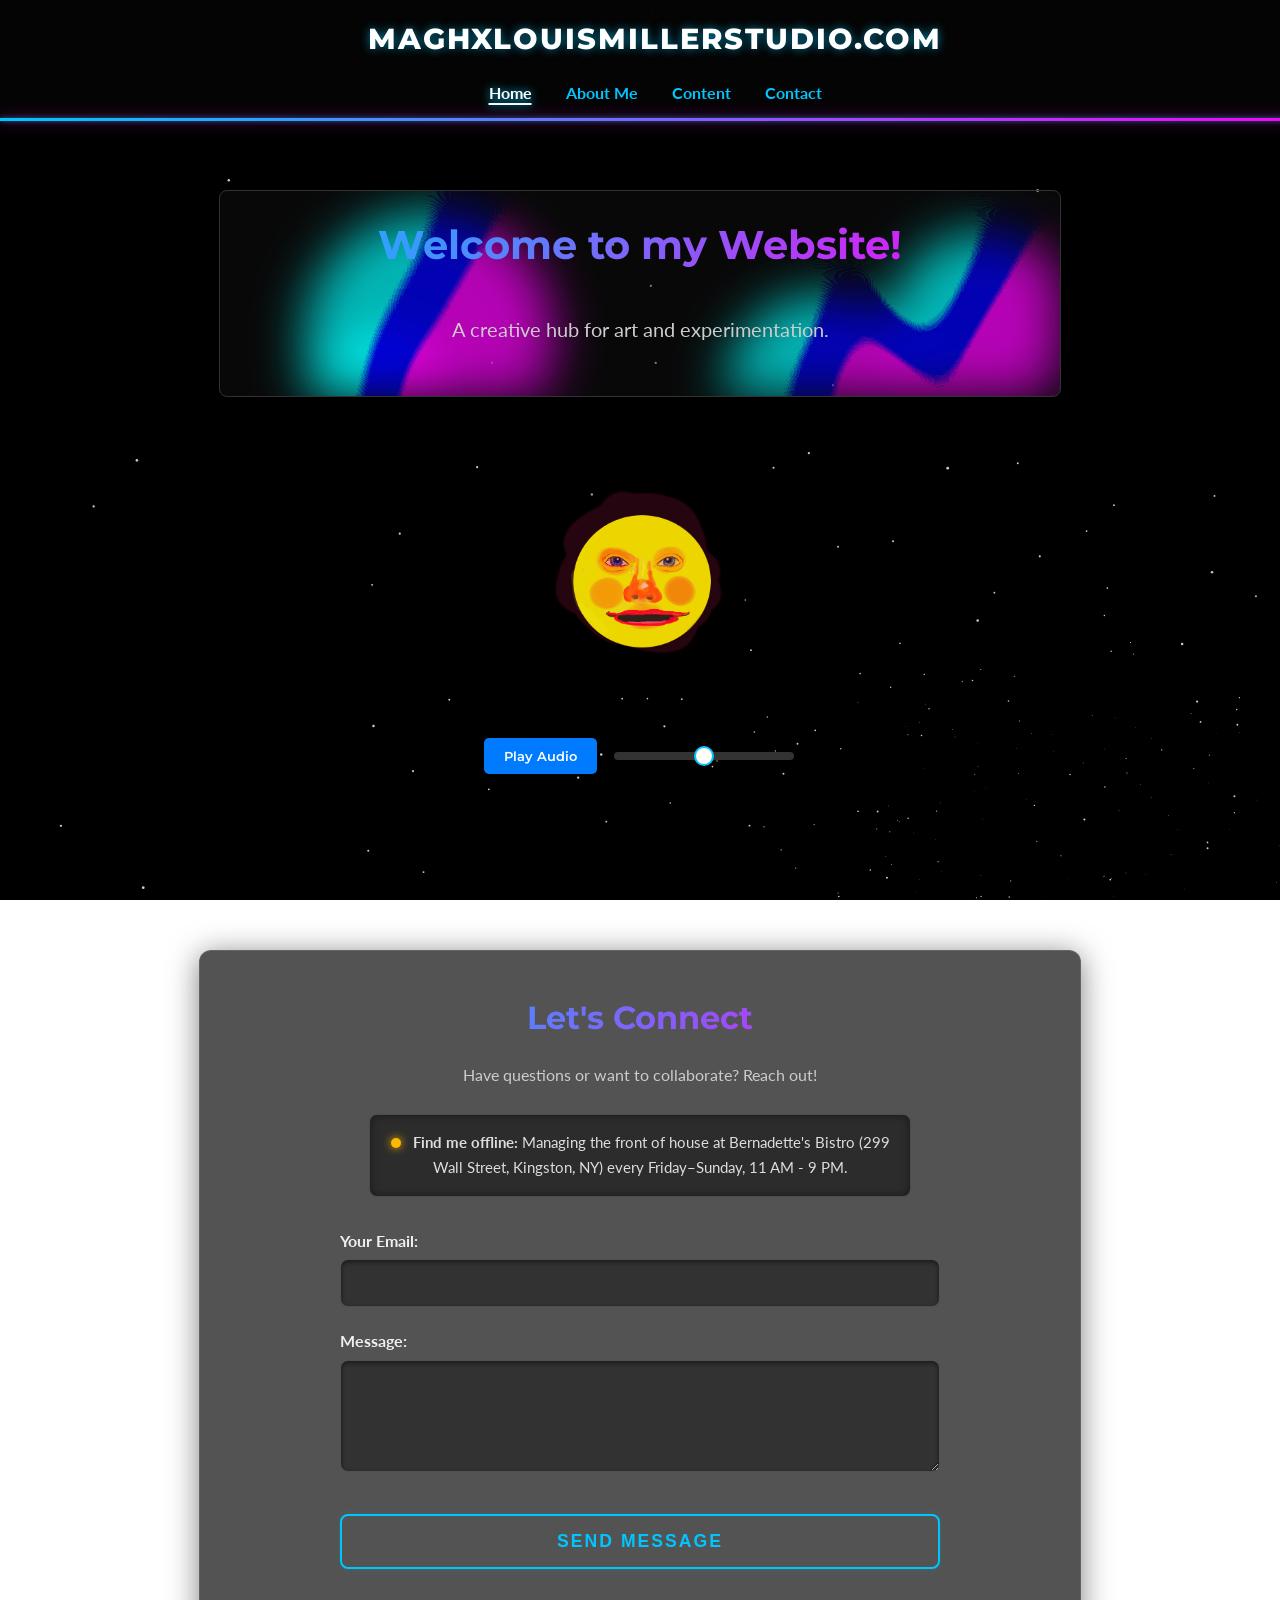
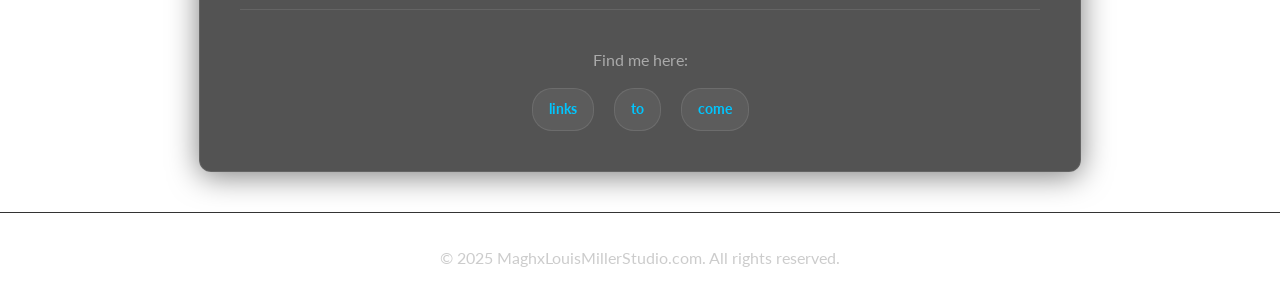
==== commit 6ba4e399: "added photo in about me section. placed archive in content section." ====
--- a/index.html
+++ b/index.html
@@ -24,7 +24,7 @@
         <nav>
             <a href="index.html" class="active">Home</a>
             <a href="about.html">About Me</a>
-            <a href="Archive.html">Archive</a>
+            <a href="content.html">Content</a>
             <a href="index.html#contact">Contact</a>
         </nav>
     </header>
--- a/style.css
+++ b/style.css
@@ -371,6 +371,7 @@
   max-width: 1000px;
   margin: 0 auto;
   padding: 30px;
+  padding-top: 150px;
   background: rgba(10, 10, 10, 0.7);
   border: 1px solid rgba(255, 255, 255, 0.1);
   border-radius: 12px;
@@ -387,6 +388,17 @@
     font-size: 1.1rem;
     max-width: 800px;
     text-align: center;
+}
+
+.profile-photo {
+  width: 200px;
+  height: 200px;
+  border-radius: 50%;
+  object-fit: cover;
+  object-position: center 0%;
+  margin: 20px auto 0;
+  border: 3px solid rgba(255, 255, 255, 0.2);
+  box-shadow: 0 4px 15px rgba(0, 0, 0, 0.5);
 }
 .tapestry-grid {
   display: grid;
@@ -557,6 +569,9 @@
     margin-left: 10px;
     margin-right: 10px;
     padding: 20px;
+  }
+  .about-section {
+    padding-top: 130px;
   }
 }
 
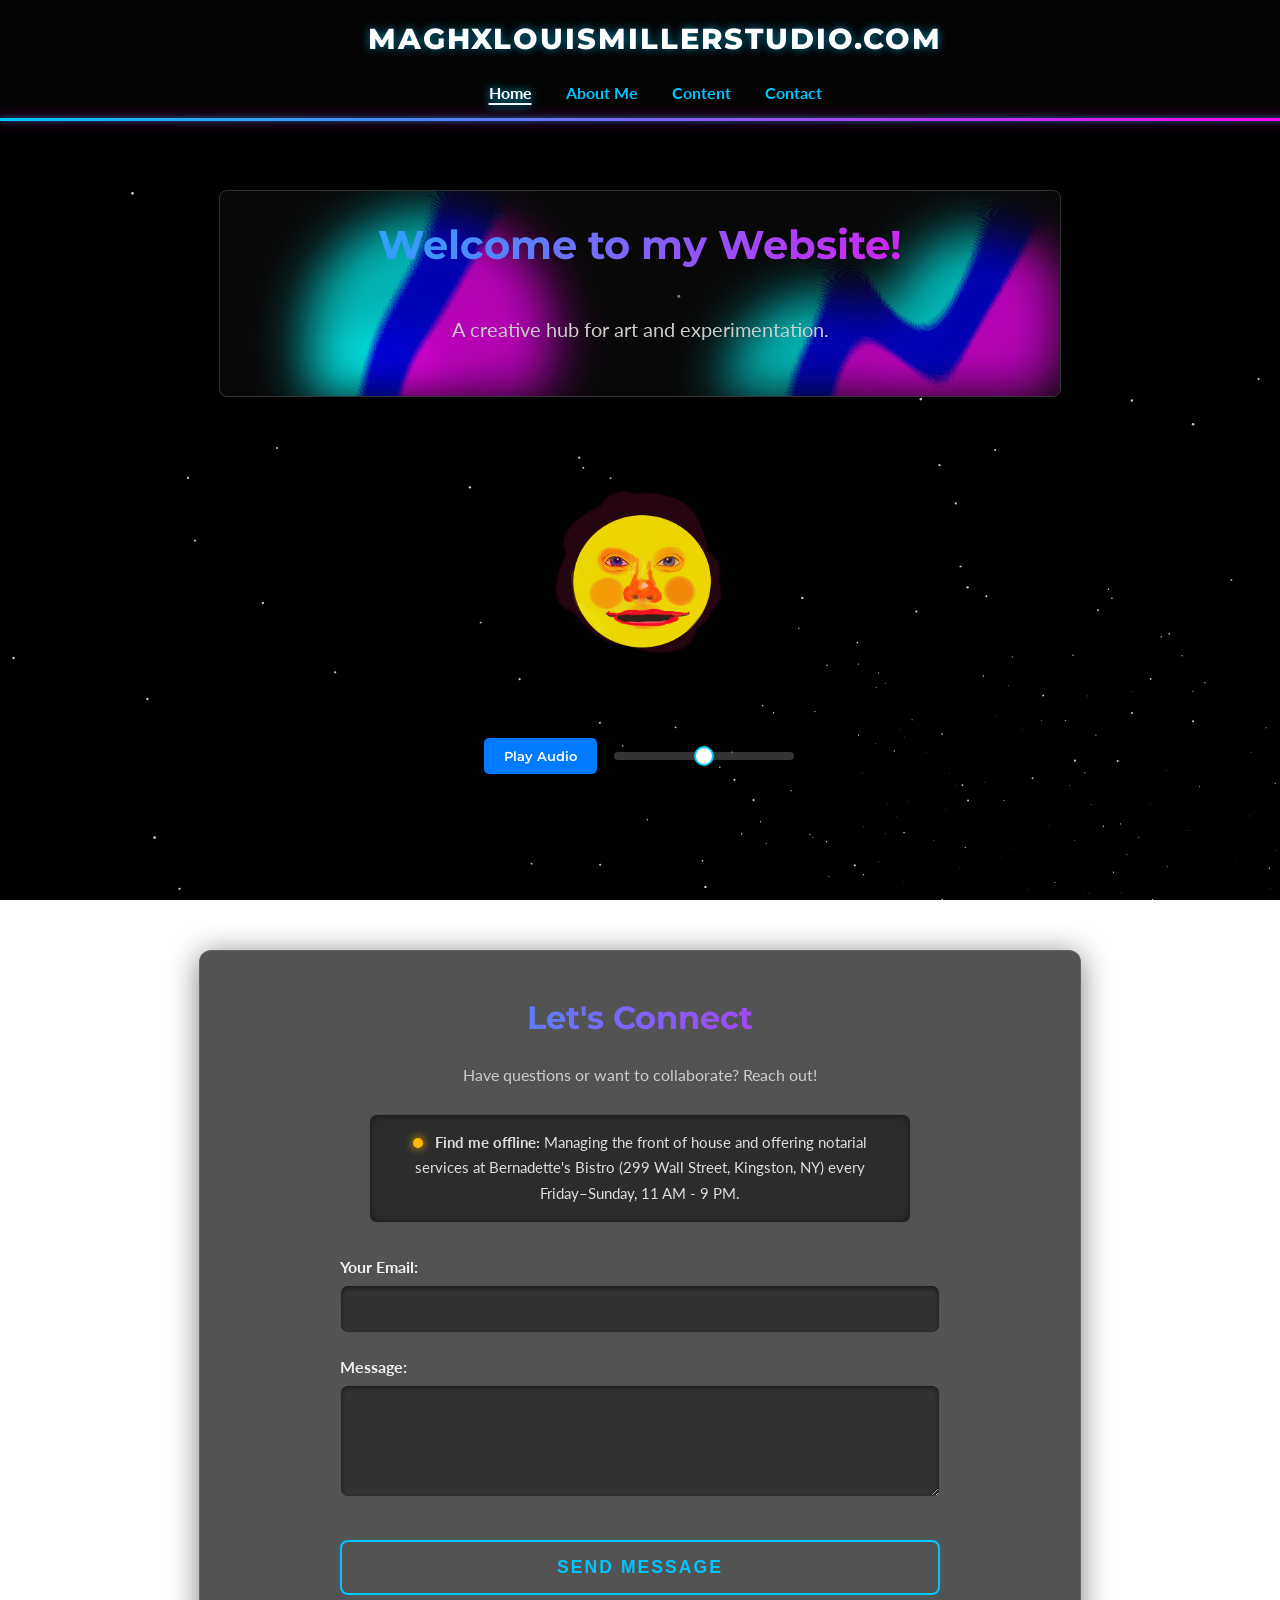
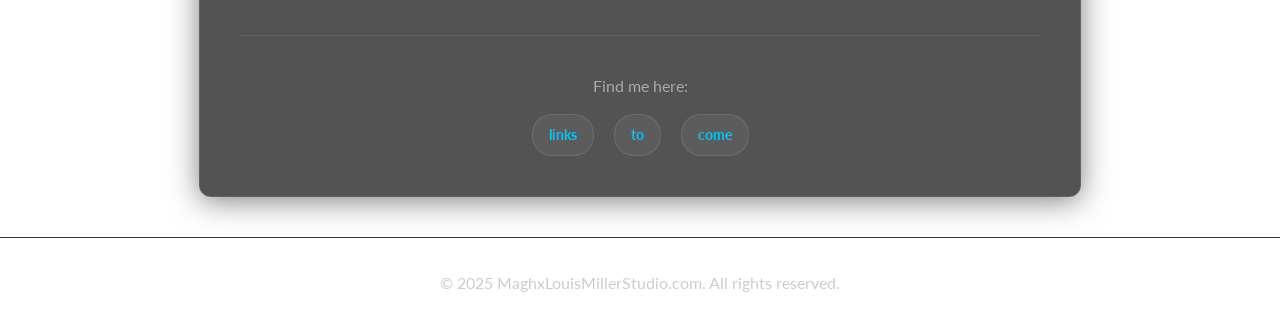
==== commit 6671c840: "Update offline availability description in index.html added notarial service offering at bernadettes" ====
--- a/index.html
+++ b/index.html
@@ -66,7 +66,7 @@
         
         <div class="availability-status">
             <span class="status-dot"></span>
-            <strong>Find me offline:</strong> Managing the front of house at Bernadette's Bistro (299 Wall Street, Kingston, NY) every Friday–Sunday, 11 AM - 9 PM.
+            <strong>Find me offline:</strong> Managing the front of house and offering notarial services at Bernadette's Bistro (299 Wall Street, Kingston, NY) every Friday–Sunday, 11 AM - 9 PM.
         </div>
 
         <form action="https://formspree.io/f/xnnoblvw" method="POST" class="contact-form">
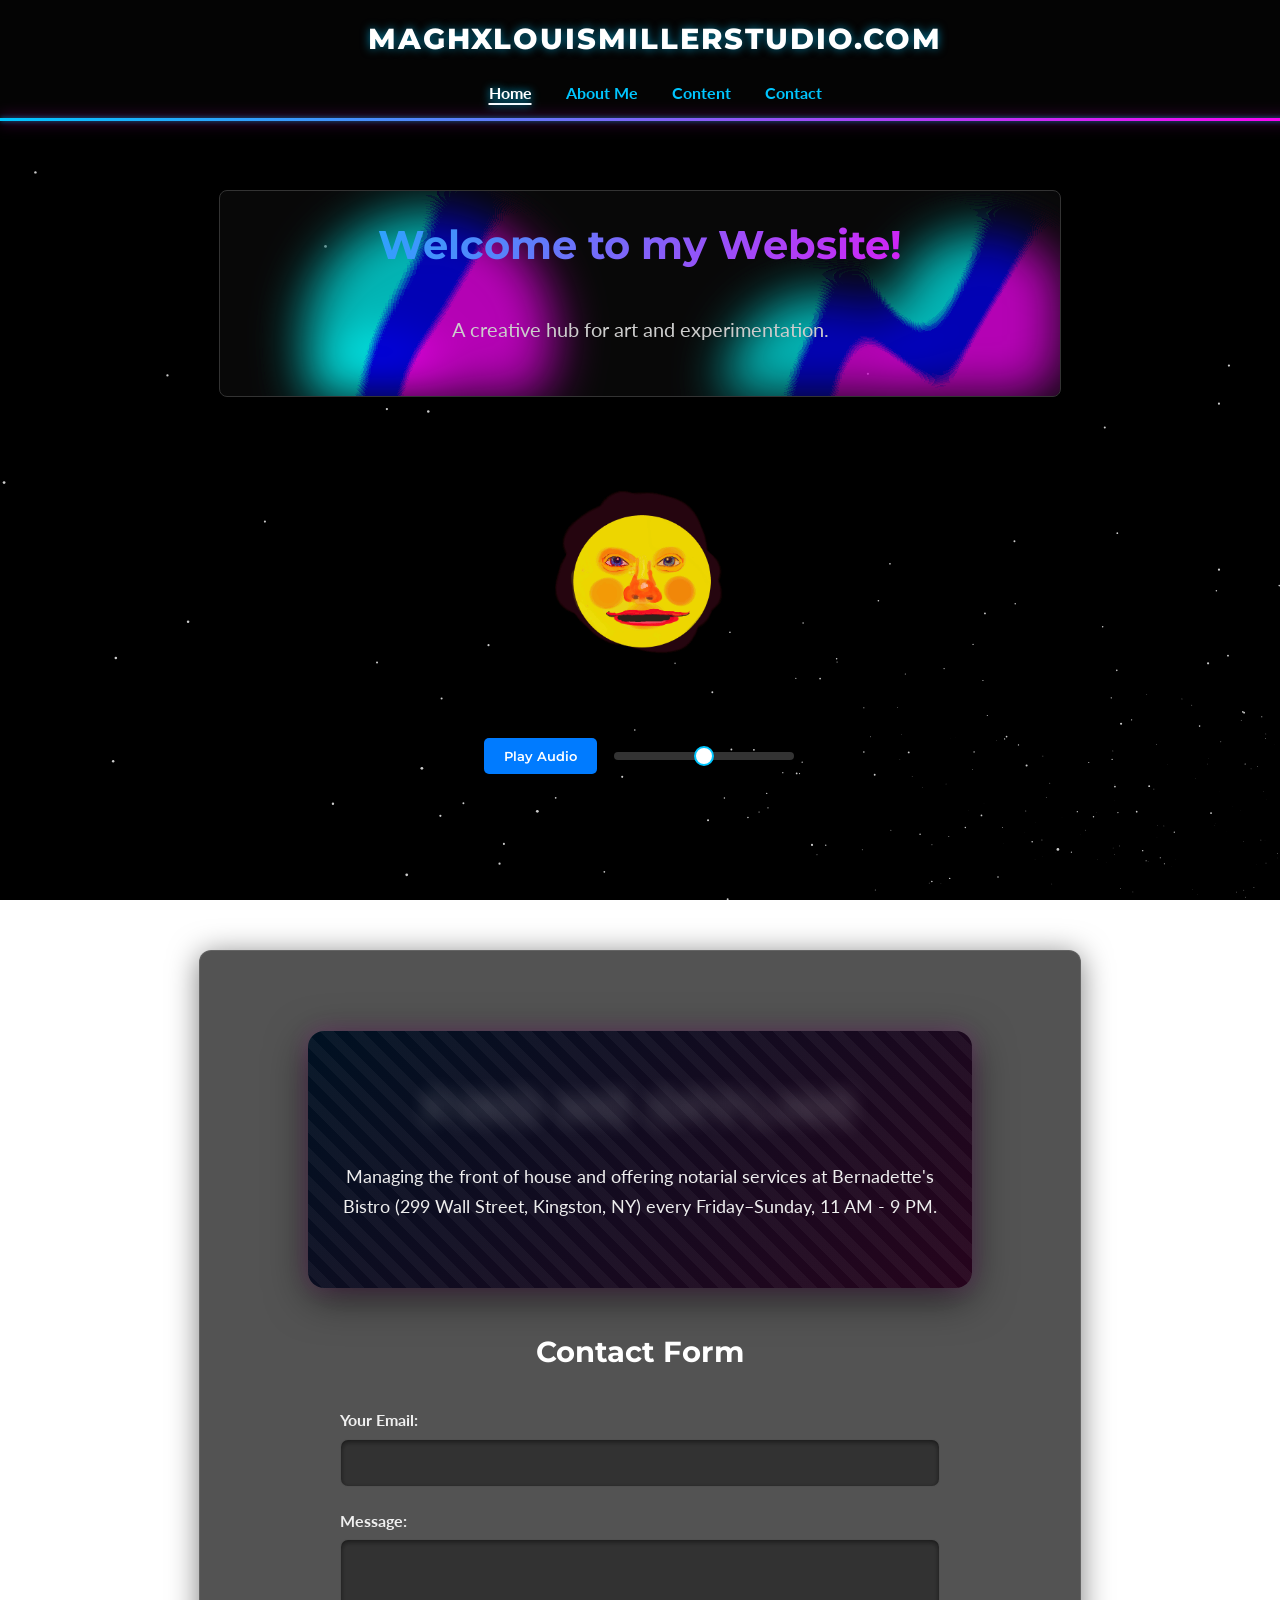
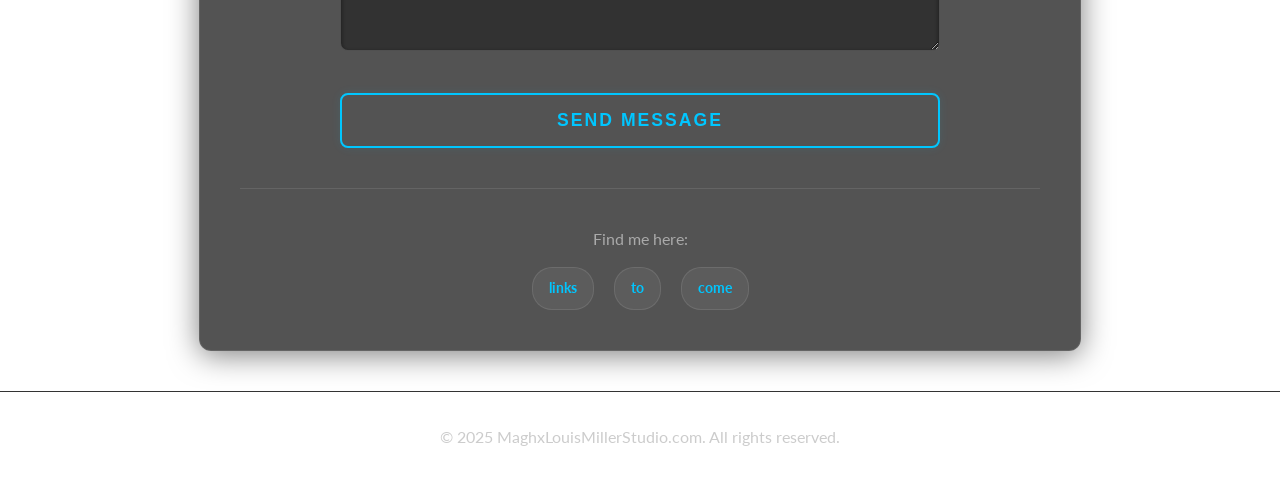
==== commit 2ab880b7: "changed hour stuff and contact form stuff" ====
--- a/index.html
+++ b/index.html
@@ -61,13 +61,16 @@
     </section>
 
     <section id="contact" class="contact-section">
-        <h2 class="animated-gradient" style="font-size: 2rem; margin-bottom: 10px;">Let's Connect</h2>
-        <p style="color: #ccc; margin-bottom: 25px;">Have questions or want to collaborate? Reach out!</p>
-        
         <div class="availability-status">
-            <span class="status-dot"></span>
-            <strong>Find me offline:</strong> Managing the front of house and offering notarial services at Bernadette's Bistro (299 Wall Street, Kingston, NY) every Friday–Sunday, 11 AM - 9 PM.
+            <div class="status-content-wrapper">
+                <div class="animated-offline-text">FIND ME OFFLINE</div>
+                <p class="status-description">
+                    Managing the front of house and offering notarial services at Bernadette's Bistro (299 Wall Street, Kingston, NY) every Friday–Sunday, 11 AM - 9 PM.
+                </p>
+            </div>
         </div>
+
+        <h2 style="font-size: 1.8rem; margin-bottom: 20px;">Contact Form</h2>
 
         <form action="https://formspree.io/f/xnnoblvw" method="POST" class="contact-form">
             
--- a/style.css
+++ b/style.css
@@ -236,31 +236,101 @@
    AVAILABILITY / OFFLINE STATUS
 ---------------------------------- */
 .availability-status {
-  background: rgba(20, 20, 20, 0.6);
-  border: 1px solid rgba(255, 255, 255, 0.15);
-  border-radius: 8px;
-  padding: 15px 20px;
-  margin: 20px auto 30px auto;
-  max-width: 500px;
+  position: relative;
+  overflow: hidden;
+  border: none;
+  border-radius: 16px;
+  padding: 3em 2em;
+  margin: 40px auto;
+  max-width: 600px;
   text-align: center;
-  font-size: 0.95rem;
-  color: #ddd;
-  box-shadow: inset 0 0 10px rgba(0,0,0,0.5);
-}
-.status-dot {
+  
+  /* Jazzy animated gradient background */
+  background: linear-gradient(-45deg, #2b0033, #001f3f, #33001b, #001122);
+  background-size: 400% 400%;
+  animation: jazzy-bg 12s ease infinite;
+  box-shadow: 0 10px 40px rgba(0, 0, 0, 0.6), 0 0 20px rgba(255, 0, 243, 0.2);
+}
+
+@keyframes jazzy-bg {
+  0% { background-position: 0% 50%; }
+  50% { background-position: 100% 50%; }
+  100% { background-position: 0% 50%; }
+}
+
+/* Moving diagonal stripes overlay */
+.availability-status::before {
+  content: '';
+  position: absolute;
+  top: 0; left: 0; right: 0; bottom: 0;
+  background: repeating-linear-gradient(
+    45deg,
+    transparent,
+    transparent 10px,
+    rgba(255, 255, 255, 0.04) 10px,
+    rgba(255, 255, 255, 0.04) 20px
+  );
+  z-index: 0;
+  animation: slide-stripes 20s linear infinite;
+}
+
+@keyframes slide-stripes {
+  from { background-position: 0 0; }
+  to { background-position: 1000px 0; }
+}
+
+.status-content-wrapper {
+  position: relative;
+  z-index: 1;
+}
+
+/* Animated text inside availability status */
+.availability-status .animated-offline-text {
+  font-family: 'Montserrat', Arial, sans-serif;
+  font-weight: 800;
+  font-size: 2.8rem;
+  line-height: 1.3;
+  letter-spacing: 1px;
+  text-transform: uppercase;
   display: inline-block;
-  width: 10px;
-  height: 10px;
-  background-color: #ffb800; /* Gold for offline/away */
-  border-radius: 50%;
-  margin-right: 8px;
-  box-shadow: 0 0 8px #ffb800;
-  animation: pulse-dot 2s infinite;
-}
-@keyframes pulse-dot {
-  0% { box-shadow: 0 0 0 0 rgba(255, 184, 0, 0.7); }
-  70% { box-shadow: 0 0 0 10px rgba(255, 184, 0, 0); }
-  100% { box-shadow: 0 0 0 0 rgba(255, 184, 0, 0); }
+  margin: 0 auto 10px auto;
+  text-shadow: 0 0 20px rgba(255, 255, 255, 0.2);
+
+  /* Clip Background Image */
+  background: url("https://i.ibb.co/RDTnNrT/animated-text-fill.png") repeat;
+  -webkit-background-clip: text;
+  background-clip: text;
+
+  /* Animate Background Image */
+  -webkit-text-fill-color: transparent;
+  animation: aitf 15s linear infinite;
+  -webkit-animation: aitf 15s linear infinite;
+
+  /* Activate hardware acceleration for smoother animations */
+  transform: translate3d(0, 0, 0);
+  -webkit-transform: translate3d(0, 0, 0);
+  backface-visibility: hidden;
+  -webkit-backface-visibility: hidden;
+}
+
+@keyframes aitf {
+  0% { background-position: 0% 50%; }
+  100% { background-position: 100% 50%; }
+}
+
+.status-description {
+  font-family: 'Lato', sans-serif;
+  font-size: 1.15rem;
+  color: #eee;
+  line-height: 1.6;
+  margin-top: 15px;
+  text-transform: none;
+  letter-spacing: normal;
+}
+
+@-webkit-keyframes aitf {
+  0% { background-position: 0% 50%; }
+  100% { background-position: 100% 50%; }
 }
 
 .contact-form {
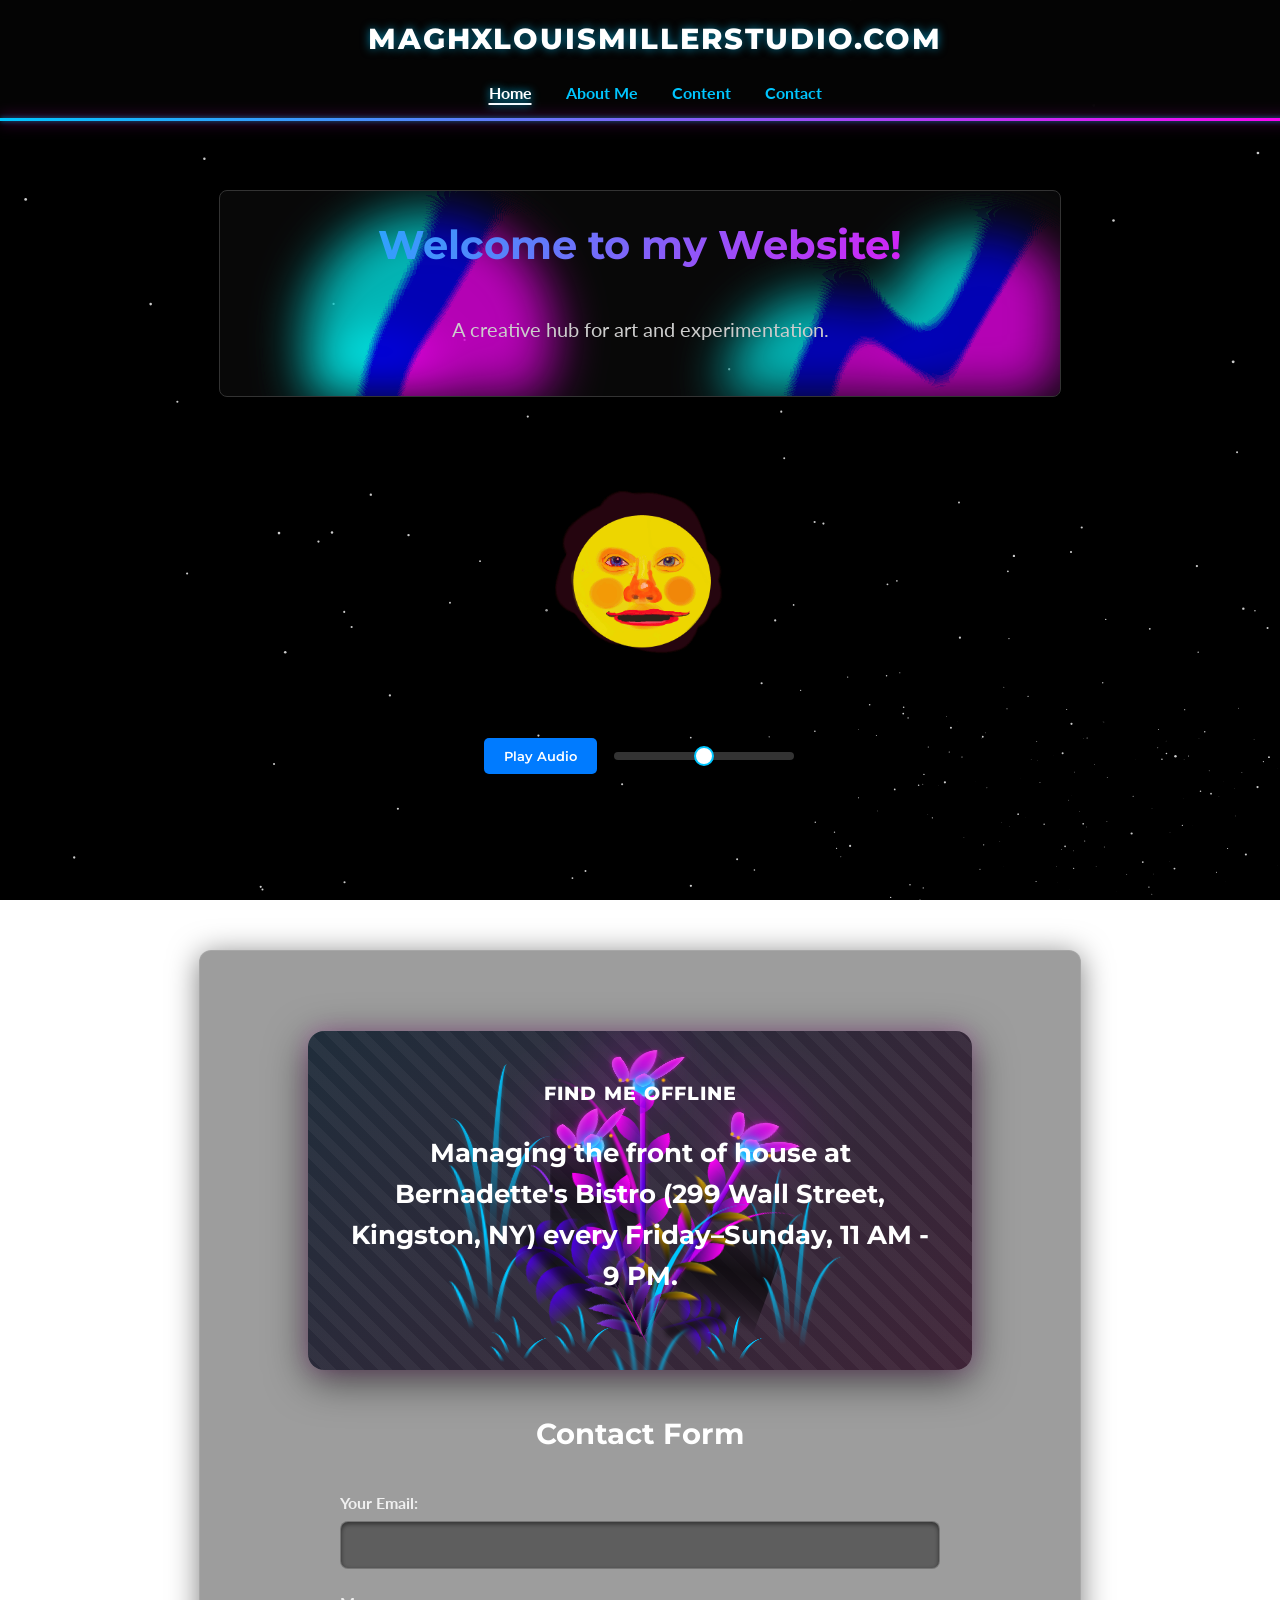
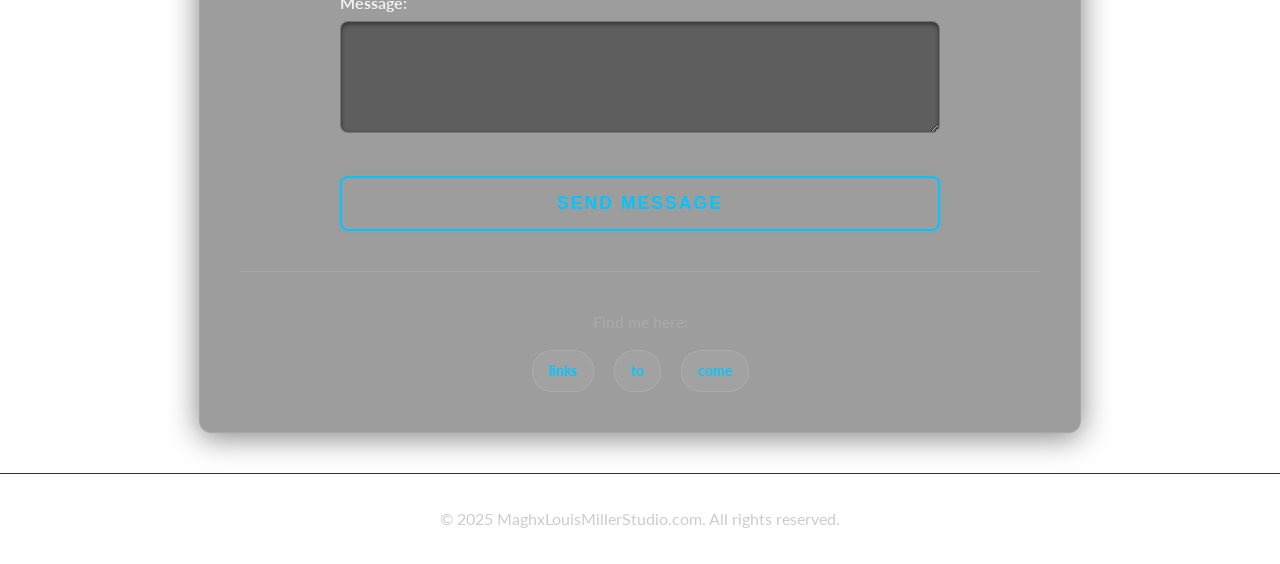
==== commit d68cad2c: "plant animation in hours" ====
--- a/index.html
+++ b/index.html
@@ -62,10 +62,305 @@
 
     <section id="contact" class="contact-section">
         <div class="availability-status">
+            <div class="flower-anim-container not-loaded">
+                <div class="flowers">
+                    <div class="flower flower--1">
+                        <div class="flower__leafs flower__leafs--1">
+                            <div class="flower__leaf flower__leaf--1"></div>
+                            <div class="flower__leaf flower__leaf--2"></div>
+                            <div class="flower__leaf flower__leaf--3"></div>
+                            <div class="flower__leaf flower__leaf--4"></div>
+                            <div class="flower__white-circle"></div>
+
+                            <div class="flower__light flower__light--1"></div>
+                            <div class="flower__light flower__light--2"></div>
+                            <div class="flower__light flower__light--3"></div>
+                            <div class="flower__light flower__light--4"></div>
+                            <div class="flower__light flower__light--5"></div>
+                            <div class="flower__light flower__light--6"></div>
+                            <div class="flower__light flower__light--7"></div>
+                            <div class="flower__light flower__light--8"></div>
+                        </div>
+                        <div class="flower__line">
+                            <div class="flower__line__leaf flower__line__leaf--1"></div>
+                            <div class="flower__line__leaf flower__line__leaf--2"></div>
+                            <div class="flower__line__leaf flower__line__leaf--3"></div>
+                            <div class="flower__line__leaf flower__line__leaf--4"></div>
+                            <div class="flower__line__leaf flower__line__leaf--5"></div>
+                            <div class="flower__line__leaf flower__line__leaf--6"></div>
+                        </div>
+                    </div>
+
+                    <div class="flower flower--2">
+                        <div class="flower__leafs flower__leafs--2">
+                            <div class="flower__leaf flower__leaf--1"></div>
+                            <div class="flower__leaf flower__leaf--2"></div>
+                            <div class="flower__leaf flower__leaf--3"></div>
+                            <div class="flower__leaf flower__leaf--4"></div>
+                            <div class="flower__white-circle"></div>
+
+                            <div class="flower__light flower__light--1"></div>
+                            <div class="flower__light flower__light--2"></div>
+                            <div class="flower__light flower__light--3"></div>
+                            <div class="flower__light flower__light--4"></div>
+                            <div class="flower__light flower__light--5"></div>
+                            <div class="flower__light flower__light--6"></div>
+                            <div class="flower__light flower__light--7"></div>
+                            <div class="flower__light flower__light--8"></div>
+                        </div>
+                        <div class="flower__line">
+                            <div class="flower__line__leaf flower__line__leaf--1"></div>
+                            <div class="flower__line__leaf flower__line__leaf--2"></div>
+                            <div class="flower__line__leaf flower__line__leaf--3"></div>
+                            <div class="flower__line__leaf flower__line__leaf--4"></div>
+                        </div>
+                    </div>
+
+                    <div class="flower flower--3">
+                        <div class="flower__leafs flower__leafs--3">
+                            <div class="flower__leaf flower__leaf--1"></div>
+                            <div class="flower__leaf flower__leaf--2"></div>
+                            <div class="flower__leaf flower__leaf--3"></div>
+                            <div class="flower__leaf flower__leaf--4"></div>
+                            <div class="flower__white-circle"></div>
+
+                            <div class="flower__light flower__light--1"></div>
+                            <div class="flower__light flower__light--2"></div>
+                            <div class="flower__light flower__light--3"></div>
+                            <div class="flower__light flower__light--4"></div>
+                            <div class="flower__light flower__light--5"></div>
+                            <div class="flower__light flower__light--6"></div>
+                            <div class="flower__light flower__light--7"></div>
+                            <div class="flower__light flower__light--8"></div>
+                        </div>
+                        <div class="flower__line">
+                            <div class="flower__line__leaf flower__line__leaf--1"></div>
+                            <div class="flower__line__leaf flower__line__leaf--2"></div>
+                            <div class="flower__line__leaf flower__line__leaf--3"></div>
+                            <div class="flower__line__leaf flower__line__leaf--4"></div>
+                        </div>
+                    </div>
+
+                    <div class="grow-ans" style="--d:1.2s">
+                        <div class="flower__g-long">
+                            <div class="flower__g-long__top"></div>
+                            <div class="flower__g-long__bottom"></div>
+                        </div>
+                    </div>
+
+                    <div class="growing-grass">
+                        <div class="flower__grass flower__grass--1">
+                            <div class="flower__grass--top"></div>
+                            <div class="flower__grass--bottom"></div>
+                            <div class="flower__grass__leaf flower__grass__leaf--1"></div>
+                            <div class="flower__grass__leaf flower__grass__leaf--2"></div>
+                            <div class="flower__grass__leaf flower__grass__leaf--3"></div>
+                            <div class="flower__grass__leaf flower__grass__leaf--4"></div>
+                            <div class="flower__grass__leaf flower__grass__leaf--5"></div>
+                            <div class="flower__grass__leaf flower__grass__leaf--6"></div>
+                            <div class="flower__grass__leaf flower__grass__leaf--7"></div>
+                            <div class="flower__grass__leaf flower__grass__leaf--8"></div>
+                            <div class="flower__grass__overlay"></div>
+                        </div>
+                    </div>
+
+                    <div class="growing-grass">
+                        <div class="flower__grass flower__grass--2">
+                            <div class="flower__grass--top"></div>
+                            <div class="flower__grass--bottom"></div>
+                            <div class="flower__grass__leaf flower__grass__leaf--1"></div>
+                            <div class="flower__grass__leaf flower__grass__leaf--2"></div>
+                            <div class="flower__grass__leaf flower__grass__leaf--3"></div>
+                            <div class="flower__grass__leaf flower__grass__leaf--4"></div>
+                            <div class="flower__grass__leaf flower__grass__leaf--5"></div>
+                            <div class="flower__grass__leaf flower__grass__leaf--6"></div>
+                            <div class="flower__grass__leaf flower__grass__leaf--7"></div>
+                            <div class="flower__grass__leaf flower__grass__leaf--8"></div>
+                            <div class="flower__grass__overlay"></div>
+                        </div>
+                    </div>
+
+                    <div class="grow-ans" style="--d:2.4s">
+                        <div class="flower__g-right flower__g-right--1">
+                            <div class="leaf"></div>
+                        </div>
+                    </div>
+
+                    <div class="grow-ans" style="--d:2.8s">
+                        <div class="flower__g-right flower__g-right--2">
+                            <div class="leaf"></div>
+                        </div>
+                    </div>
+
+                    <div class="grow-ans" style="--d:2.8s">
+                        <div class="flower__g-front">
+                            <div class="flower__g-front__leaf-wrapper flower__g-front__leaf-wrapper--1">
+                                <div class="flower__g-front__leaf"></div>
+                            </div>
+                            <div class="flower__g-front__leaf-wrapper flower__g-front__leaf-wrapper--2">
+                                <div class="flower__g-front__leaf"></div>
+                            </div>
+                            <div class="flower__g-front__leaf-wrapper flower__g-front__leaf-wrapper--3">
+                                <div class="flower__g-front__leaf"></div>
+                            </div>
+                            <div class="flower__g-front__leaf-wrapper flower__g-front__leaf-wrapper--4">
+                                <div class="flower__g-front__leaf"></div>
+                            </div>
+                            <div class="flower__g-front__leaf-wrapper flower__g-front__leaf-wrapper--5">
+                                <div class="flower__g-front__leaf"></div>
+                            </div>
+                            <div class="flower__g-front__leaf-wrapper flower__g-front__leaf-wrapper--6">
+                                <div class="flower__g-front__leaf"></div>
+                            </div>
+                            <div class="flower__g-front__leaf-wrapper flower__g-front__leaf-wrapper--7">
+                                <div class="flower__g-front__leaf"></div>
+                            </div>
+                            <div class="flower__g-front__leaf-wrapper flower__g-front__leaf-wrapper--8">
+                                <div class="flower__g-front__leaf"></div>
+                            </div>
+                            <div class="flower__g-front__line"></div>
+                        </div>
+                    </div>
+
+                    <div class="grow-ans" style="--d:3.2s">
+                        <div class="flower__g-fr">
+                            <div class="leaf"></div>
+                            <div class="flower__g-fr__leaf flower__g-fr__leaf--1"></div>
+                            <div class="flower__g-fr__leaf flower__g-fr__leaf--2"></div>
+                            <div class="flower__g-fr__leaf flower__g-fr__leaf--3"></div>
+                            <div class="flower__g-fr__leaf flower__g-fr__leaf--4"></div>
+                            <div class="flower__g-fr__leaf flower__g-fr__leaf--5"></div>
+                            <div class="flower__g-fr__leaf flower__g-fr__leaf--6"></div>
+                            <div class="flower__g-fr__leaf flower__g-fr__leaf--7"></div>
+                            <div class="flower__g-fr__leaf flower__g-fr__leaf--8"></div>
+                        </div>
+                    </div>
+
+                    <div class="long-g long-g--0">
+                        <div class="grow-ans" style="--d:3s">
+                            <div class="leaf leaf--0"></div>
+                        </div>
+                        <div class="grow-ans" style="--d:2.2s">
+                            <div class="leaf leaf--1"></div>
+                        </div>
+                        <div class="grow-ans" style="--d:3.4s">
+                            <div class="leaf leaf--2"></div>
+                        </div>
+                        <div class="grow-ans" style="--d:3.6s">
+                            <div class="leaf leaf--3"></div>
+                        </div>
+                    </div>
+
+                    <div class="long-g long-g--1">
+                        <div class="grow-ans" style="--d:3.6s">
+                            <div class="leaf leaf--0"></div>
+                        </div>
+                        <div class="grow-ans" style="--d:3.8s">
+                            <div class="leaf leaf--1"></div>
+                        </div>
+                        <div class="grow-ans" style="--d:4s">
+                            <div class="leaf leaf--2"></div>
+                        </div>
+                        <div class="grow-ans" style="--d:4.2s">
+                            <div class="leaf leaf--3"></div>
+                        </div>
+                    </div>
+
+                    <div class="long-g long-g--2">
+                        <div class="grow-ans" style="--d:4s">
+                            <div class="leaf leaf--0"></div>
+                        </div>
+                        <div class="grow-ans" style="--d:4.2s">
+                            <div class="leaf leaf--1"></div>
+                        </div>
+                        <div class="grow-ans" style="--d:4.4s">
+                            <div class="leaf leaf--2"></div>
+                        </div>
+                        <div class="grow-ans" style="--d:4.6s">
+                            <div class="leaf leaf--3"></div>
+                        </div>
+                    </div>
+
+                    <div class="long-g long-g--3">
+                        <div class="grow-ans" style="--d:4s">
+                            <div class="leaf leaf--0"></div>
+                        </div>
+                        <div class="grow-ans" style="--d:4.2s">
+                            <div class="leaf leaf--1"></div>
+                        </div>
+                        <div class="grow-ans" style="--d:3s">
+                            <div class="leaf leaf--2"></div>
+                        </div>
+                        <div class="grow-ans" style="--d:3.6s">
+                            <div class="leaf leaf--3"></div>
+                        </div>
+                    </div>
+
+                    <div class="long-g long-g--4">
+                        <div class="grow-ans" style="--d:4s">
+                            <div class="leaf leaf--0"></div>
+                        </div>
+                        <div class="grow-ans" style="--d:4.2s">
+                            <div class="leaf leaf--1"></div>
+                        </div>
+                        <div class="grow-ans" style="--d:3s">
+                            <div class="leaf leaf--2"></div>
+                        </div>
+                        <div class="grow-ans" style="--d:3.6s">
+                            <div class="leaf leaf--3"></div>
+                        </div>
+                    </div>
+
+                    <div class="long-g long-g--5">
+                        <div class="grow-ans" style="--d:4s">
+                            <div class="leaf leaf--0"></div>
+                        </div>
+                        <div class="grow-ans" style="--d:4.2s">
+                            <div class="leaf leaf--1"></div>
+                        </div>
+                        <div class="grow-ans" style="--d:3s">
+                            <div class="leaf leaf--2"></div>
+                        </div>
+                        <div class="grow-ans" style="--d:3.6s">
+                            <div class="leaf leaf--3"></div>
+                        </div>
+                    </div>
+
+                    <div class="long-g long-g--6">
+                        <div class="grow-ans" style="--d:4.2s">
+                            <div class="leaf leaf--0"></div>
+                        </div>
+                        <div class="grow-ans" style="--d:4.4s">
+                            <div class="leaf leaf--1"></div>
+                        </div>
+                        <div class="grow-ans" style="--d:4.6s">
+                            <div class="leaf leaf--2"></div>
+                        </div>
+                        <div class="grow-ans" style="--d:4.8s">
+                            <div class="leaf leaf--3"></div>
+                        </div>
+                    </div>
+
+                    <div class="long-g long-g--7">
+                        <div class="grow-ans" style="--d:3s">
+                            <div class="leaf leaf--0"></div>
+                        </div>
+                        <div class="grow-ans" style="--d:3.2s">
+                            <div class="leaf leaf--1"></div>
+                        </div>
+                        <div class="grow-ans" style="--d:3.5s">
+                            <div class="leaf leaf--2"></div>
+                        </div>
+                        <div class="grow-ans" style="--d:3.6s">
+                            <div class="leaf leaf--3"></div>
+                        </div>
+                    </div>
+                </div>
+            </div>
             <div class="status-content-wrapper">
                 <div class="animated-offline-text">FIND ME OFFLINE</div>
                 <p class="status-description">
-                    Managing the front of house and offering notarial services at Bernadette's Bistro (299 Wall Street, Kingston, NY) every Friday–Sunday, 11 AM - 9 PM.
+                    Managing the front of house at Bernadette's Bistro (299 Wall Street, Kingston, NY) every Friday–Sunday, 11 AM - 9 PM.
                 </p>
             </div>
         </div>
--- a/style.css
+++ b/style.css
@@ -224,12 +224,10 @@
   margin: 40px auto;
   
   /* Use the new glass style */
-  background: rgba(10, 10, 10, 0.7);
+  background: rgba(10, 10, 10, 0.4); /* Reduced opacity */
   border: 1px solid rgba(255, 255, 255, 0.1);
   border-radius: 12px;
   box-shadow: 0 4px 30px rgba(0, 0, 0, 0.5);
-  backdrop-filter: blur(10px);
-  -webkit-backdrop-filter: blur(10px);
 }
 
 /* ---------------------------------
@@ -246,7 +244,7 @@
   text-align: center;
   
   /* Jazzy animated gradient background */
-  background: linear-gradient(-45deg, #2b0033, #001f3f, #33001b, #001122);
+  background: linear-gradient(-45deg, rgba(43, 0, 51, 0.8), rgba(0, 31, 63, 0.8), rgba(51, 0, 27, 0.8), rgba(0, 17, 34, 0.8)); /* Updated to allow stars to show through */
   background-size: 400% 400%;
   animation: jazzy-bg 12s ease infinite;
   box-shadow: 0 10px 40px rgba(0, 0, 0, 0.6), 0 0 20px rgba(255, 0, 243, 0.2);
@@ -284,53 +282,44 @@
   z-index: 1;
 }
 
-/* Animated text inside availability status */
+/* Unify both texts with a cool, perfectly sharp 3D retro animation */
+.availability-status .animated-offline-text,
+.availability-status .status-description {
+  color: #fff;
+  animation: retro-3d-float 4s ease-in-out infinite;
+}
+
+@keyframes retro-3d-float {
+  0%, 100% {
+    text-shadow: 1px 1px 0px #00c6ff, 2px 2px 0px #ff00f3, 4px 4px 0px rgba(0, 0, 0, 0.8);
+    transform: translate(0, 0);
+  }
+  50% {
+    text-shadow: 2px 2px 0px #00c6ff, 4px 4px 0px #ff00f3, 6px 6px 0px rgba(0, 0, 0, 0.8);
+    transform: translate(-2px, -2px);
+  }
+}
+
+/* Specific typography for the offline text */
 .availability-status .animated-offline-text {
   font-family: 'Montserrat', Arial, sans-serif;
   font-weight: 800;
-  font-size: 2.8rem;
-  line-height: 1.3;
+  font-size: 1.2rem;
+  line-height: 1.5;
   letter-spacing: 1px;
   text-transform: uppercase;
   display: inline-block;
   margin: 0 auto 10px auto;
-  text-shadow: 0 0 20px rgba(255, 255, 255, 0.2);
-
-  /* Clip Background Image */
-  background: url("https://i.ibb.co/RDTnNrT/animated-text-fill.png") repeat;
-  -webkit-background-clip: text;
-  background-clip: text;
-
-  /* Animate Background Image */
-  -webkit-text-fill-color: transparent;
-  animation: aitf 15s linear infinite;
-  -webkit-animation: aitf 15s linear infinite;
-
-  /* Activate hardware acceleration for smoother animations */
-  transform: translate3d(0, 0, 0);
-  -webkit-transform: translate3d(0, 0, 0);
-  backface-visibility: hidden;
-  -webkit-backface-visibility: hidden;
-}
-
-@keyframes aitf {
-  0% { background-position: 0% 50%; }
-  100% { background-position: 100% 50%; }
 }
 
 .status-description {
-  font-family: 'Lato', sans-serif;
-  font-size: 1.15rem;
-  color: #eee;
+  font-family: 'Montserrat', Arial, sans-serif;
+  font-weight: 700;
+  font-size: 1.6rem;
   line-height: 1.6;
   margin-top: 15px;
   text-transform: none;
   letter-spacing: normal;
-}
-
-@-webkit-keyframes aitf {
-  0% { background-position: 0% 50%; }
-  100% { background-position: 100% 50%; }
 }
 
 .contact-form {
@@ -799,3 +788,978 @@
   pointer-events: none;
   /* No position set here - JavaScript controls it */
 }
+
+/* ---------------------------------
+   FLOWER ANIMATION (AVAILABILITY STATUS)
+---------------------------------- */
+.flower-anim-container {
+  position: absolute;
+  top: 0;
+  left: 0;
+  width: 100%;
+  height: 100%;
+  display: flex;
+  align-items: flex-end;
+  justify-content: center;
+  overflow: hidden;
+  perspective: 1000px;
+  pointer-events: none; /* Allows user to still click text/copy over it */
+  z-index: 0;
+  --dark-color: #000;
+}
+
+.flower-anim-container *,
+.flower-anim-container *::after,
+.flower-anim-container *::before {
+  box-sizing: border-box;
+}
+
+.flower-anim-container.not-loaded * {
+  animation-play-state: paused !important;
+}
+
+.flowers {
+  position: relative;
+  transform: scale(0.4); /* Scaled slightly down to fit seamlessly inside the card */
+  transform-origin: bottom center;
+}
+
+.flower {
+  position: absolute;
+  bottom: 10vmin;
+  transform-origin: bottom center;
+  z-index: 10;
+  --fl-speed: 0.8s;
+}
+.flower--1 {
+  animation: moving-flower-1 4s linear infinite;
+}
+.flower--1 .flower__line {
+  height: 70vmin;
+  animation-delay: 0.3s;
+}
+.flower--1 .flower__line__leaf--1 {
+  animation: blooming-leaf-right var(--fl-speed) 1.6s backwards;
+}
+.flower--1 .flower__line__leaf--2 {
+  animation: blooming-leaf-right var(--fl-speed) 1.4s backwards;
+}
+.flower--1 .flower__line__leaf--3 {
+  animation: blooming-leaf-left var(--fl-speed) 1.2s backwards;
+}
+.flower--1 .flower__line__leaf--4 {
+  animation: blooming-leaf-left var(--fl-speed) 1s backwards;
+}
+.flower--1 .flower__line__leaf--5 {
+  animation: blooming-leaf-right var(--fl-speed) 1.8s backwards;
+}
+.flower--1 .flower__line__leaf--6 {
+  animation: blooming-leaf-left var(--fl-speed) 2s backwards;
+}
+.flower--2 {
+  left: 50%;
+  transform: rotate(30deg);
+  animation: moving-flower-2 4s linear infinite;
+}
+.flower--2 .flower__line {
+  height: 60vmin;
+  animation-delay: 0.8s;
+}
+.flower--2 .flower__line__leaf--1 {
+  animation: blooming-leaf-right var(--fl-speed) 1.9s backwards;
+}
+.flower--2 .flower__line__leaf--2 {
+  animation: blooming-leaf-right var(--fl-speed) 1.7s backwards;
+}
+.flower--2 .flower__line__leaf--3 {
+  animation: blooming-leaf-left var(--fl-speed) 1.5s backwards;
+}
+.flower--2 .flower__line__leaf--4 {
+  animation: blooming-leaf-left var(--fl-speed) 1.3s backwards;
+}
+.flower--3 {
+  left: 50%;
+  transform: rotate(-15deg);
+  animation: moving-flower-3 4s linear infinite;
+}
+.flower--3 .flower__line {
+  animation-delay: 0.9s;
+}
+.flower--3 .flower__line__leaf--1 {
+  animation: blooming-leaf-right var(--fl-speed) 2.5s backwards;
+}
+.flower--3 .flower__line__leaf--2 {
+  animation: blooming-leaf-right var(--fl-speed) 2.3s backwards;
+}
+.flower--3 .flower__line__leaf--3 {
+  animation: blooming-leaf-left var(--fl-speed) 2.1s backwards;
+}
+.flower--3 .flower__line__leaf--4 {
+  animation: blooming-leaf-left var(--fl-speed) 1.9s backwards;
+}
+.flower__leafs {
+  position: relative;
+  animation: blooming-flower 2s backwards;
+}
+.flower__leafs--1 {
+  animation-delay: 1.1s;
+}
+.flower__leafs--2 {
+  animation-delay: 1.4s;
+}
+.flower__leafs--3 {
+  animation-delay: 1.7s;
+}
+.flower__leafs::after {
+  content: "";
+  position: absolute;
+  left: 0;
+  top: 0;
+  transform: translate(-50%, -100%);
+  width: 8vmin;
+  height: 8vmin;
+  background-color: #ff00f3;
+  filter: blur(10vmin);
+}
+.flower__leaf {
+  position: absolute;
+  bottom: 0;
+  left: 50%;
+  width: 8vmin;
+  height: 11vmin;
+  border-radius: 100% 0% 100% 0%;
+  background-color: #ff00f3;
+  background-image: linear-gradient(to top, #8a2be2, #ff00f3);
+  transform-origin: bottom center;
+  opacity: 0.9;
+  box-shadow: inset 0 0 2vmin rgba(255, 255, 255, 0.5), 0 0 15px rgba(255, 0, 243, 0.6);
+}
+.flower__leaf--1 {
+  transform: translate(-10%, 1%) rotateY(40deg) rotateX(-50deg);
+}
+.flower__leaf--2 {
+  transform: translate(-50%, -4%) rotateX(40deg);
+}
+.flower__leaf--3 {
+  transform: translate(-90%, 0%) rotateY(45deg) rotateX(50deg);
+}
+.flower__leaf--4 {
+  width: 8vmin;
+  height: 8vmin;
+  transform-origin: bottom left;
+  border-radius: 100% 0% 100% 0%;
+  transform: translate(0%, 18%) rotateX(70deg) rotate(-43deg);
+  background-image: linear-gradient(to top, #00c6ff, #ff00f3);
+  z-index: 1;
+  opacity: 0.8;
+}
+.flower__white-circle {
+  position: absolute;
+  left: -2vmin;
+  top: -2vmin;
+  width: 6vmin;
+  height: 6vmin;
+  border-radius: 50%;
+  background-color: #00c6ff;
+  box-shadow: 0 0 20px #00c6ff, inset 0 0 10px #fff;
+}
+.flower__white-circle::after {
+  display: none;
+}
+.flower__line {
+  height: 55vmin;
+  width: 1.5vmin;
+  background-image: linear-gradient(to left, rgba(0, 0, 0, 0.2), transparent, rgba(255, 255, 255, 0.2)), linear-gradient(to top, transparent 10%, #4a00e0, #ff00f3);
+  box-shadow: inset 0 0 2px rgba(0, 0, 0, 0.5), 0 0 10px rgba(255, 0, 243, 0.4);
+  animation: grow-flower-tree 4s backwards;
+}
+.flower__line__leaf {
+  --w: 7vmin;
+  --h: calc(var(--w) + 2vmin);
+  position: absolute;
+  top: 20%;
+  left: 90%;
+  width: var(--w);
+  height: var(--h);
+  border-top-right-radius: var(--h);
+  border-bottom-left-radius: var(--h);
+  background-image: linear-gradient(to top, rgba(74, 0, 224, 0.4), #ff00f3);
+}
+.flower__line__leaf--1 {
+  transform: rotate(70deg) rotateY(30deg);
+}
+.flower__line__leaf--2 {
+  top: 45%;
+  transform: rotate(70deg) rotateY(30deg);
+}
+.flower__line__leaf--3, .flower__line__leaf--4, .flower__line__leaf--6 {
+  border-top-right-radius: 0;
+  border-bottom-left-radius: 0;
+  border-top-left-radius: var(--h);
+  border-bottom-right-radius: var(--h);
+  left: -460%;
+  top: 12%;
+  transform: rotate(-70deg) rotateY(30deg);
+}
+.flower__line__leaf--4 {
+  top: 40%;
+}
+.flower__line__leaf--5 {
+  top: 0;
+  transform-origin: left;
+  transform: rotate(70deg) rotateY(30deg) scale(0.6);
+}
+.flower__line__leaf--6 {
+  top: -2%;
+  left: -450%;
+  transform-origin: right;
+  transform: rotate(-70deg) rotateY(30deg) scale(0.6);
+}
+.flower__light {
+  position: absolute;
+  bottom: 0vmin;
+  width: 1vmin;
+  height: 1vmin;
+  background-color: #00c6ff;
+  border-radius: 50%;
+  filter: blur(0.2vmin);
+  animation: light-ans 4s linear infinite backwards;
+}
+.flower__light:nth-child(odd) {
+  background-color: #ffb800;
+}
+.flower__light--1 {
+  left: -2vmin;
+  animation-delay: 1s;
+}
+.flower__light--2 {
+  left: 3vmin;
+  animation-delay: 0.5s;
+}
+.flower__light--3 {
+  left: -6vmin;
+  animation-delay: 0.3s;
+}
+.flower__light--4 {
+  left: 6vmin;
+  animation-delay: 0.9s;
+}
+.flower__light--5 {
+  left: -1vmin;
+  animation-delay: 1.5s;
+}
+.flower__light--6 {
+  left: -4vmin;
+  animation-delay: 3s;
+}
+.flower__light--7 {
+  left: 3vmin;
+  animation-delay: 2s;
+}
+.flower__light--8 {
+  left: -6vmin;
+  animation-delay: 3.5s;
+}
+.flower__grass {
+  --c: #4a00e0;
+  --line-w: 1.5vmin;
+  position: absolute;
+  bottom: 12vmin;
+  left: -7vmin;
+  display: flex;
+  flex-direction: column;
+  align-items: flex-end;
+  z-index: 20;
+  transform-origin: bottom center;
+  transform: rotate(-48deg) rotateY(40deg);
+}
+.flower__grass--1 {
+  animation: moving-grass 2s linear infinite;
+}
+.flower__grass--2 {
+  left: 2vmin;
+  bottom: 10vmin;
+  transform: scale(0.5) rotate(75deg) rotateX(10deg) rotateY(-200deg);
+  opacity: 0.8;
+  z-index: 0;
+  animation: moving-grass--2 1.5s linear infinite;
+}
+.flower__grass--top {
+  width: 7vmin;
+  height: 10vmin;
+  border-top-right-radius: 100%;
+  border-right: var(--line-w) solid var(--c);
+  transform-origin: bottom center;
+  transform: rotate(-2deg);
+}
+.flower__grass--bottom {
+  margin-top: -2px;
+  width: var(--line-w);
+  height: 25vmin;
+  background-image: linear-gradient(to top, transparent, var(--c));
+}
+.flower__grass__leaf {
+  --size: 10vmin;
+  position: absolute;
+  width: calc(var(--size) * 2.1);
+  height: var(--size);
+  border-top-left-radius: var(--size);
+  border-top-right-radius: var(--size);
+  background-image: linear-gradient(to top, transparent, transparent 30%, var(--c));
+  z-index: 100;
+}
+.flower__grass__leaf--1 {
+  top: -6%;
+  left: 30%;
+  --size: 6vmin;
+  transform: rotate(-20deg);
+  animation: growing-grass-ans--1 2s 2.6s backwards;
+}
+@keyframes growing-grass-ans--1 {
+  0% {
+    transform-origin: bottom left;
+    transform: rotate(-20deg) scale(0);
+  }
+}
+.flower__grass__leaf--2 {
+  top: -5%;
+  left: -110%;
+  --size: 6vmin;
+  transform: rotate(10deg);
+  animation: growing-grass-ans--2 2s 2.4s linear backwards;
+}
+@keyframes growing-grass-ans--2 {
+  0% {
+    transform-origin: bottom right;
+    transform: rotate(10deg) scale(0);
+  }
+}
+.flower__grass__leaf--3 {
+  top: 5%;
+  left: 60%;
+  --size: 8vmin;
+  transform: rotate(-18deg) rotateX(-20deg);
+  animation: growing-grass-ans--3 2s 2.2s linear backwards;
+}
+@keyframes growing-grass-ans--3 {
+  0% {
+    transform-origin: bottom left;
+    transform: rotate(-18deg) rotateX(-20deg) scale(0);
+  }
+}
+.flower__grass__leaf--4 {
+  top: 6%;
+  left: -135%;
+  --size: 8vmin;
+  transform: rotate(2deg);
+  animation: growing-grass-ans--4 2s 2s linear backwards;
+}
+@keyframes growing-grass-ans--4 {
+  0% {
+    transform-origin: bottom right;
+    transform: rotate(2deg) scale(0);
+  }
+}
+.flower__grass__leaf--5 {
+  top: 20%;
+  left: 60%;
+  --size: 10vmin;
+  transform: rotate(-24deg) rotateX(-20deg);
+  animation: growing-grass-ans--5 2s 1.8s linear backwards;
+}
+@keyframes growing-grass-ans--5 {
+  0% {
+    transform-origin: bottom left;
+    transform: rotate(-24deg) rotateX(-20deg) scale(0);
+  }
+}
+.flower__grass__leaf--6 {
+  top: 22%;
+  left: -180%;
+  --size: 10vmin;
+  transform: rotate(10deg);
+  animation: growing-grass-ans--6 2s 1.6s linear backwards;
+}
+@keyframes growing-grass-ans--6 {
+  0% {
+    transform-origin: bottom right;
+    transform: rotate(10deg) scale(0);
+  }
+}
+.flower__grass__leaf--7 {
+  top: 39%;
+  left: 70%;
+  --size: 10vmin;
+  transform: rotate(-10deg);
+  animation: growing-grass-ans--7 2s 1.4s linear backwards;
+}
+@keyframes growing-grass-ans--7 {
+  0% {
+    transform-origin: bottom left;
+    transform: rotate(-10deg) scale(0);
+  }
+}
+.flower__grass__leaf--8 {
+  top: 40%;
+  left: -215%;
+  --size: 11vmin;
+  transform: rotate(10deg);
+  animation: growing-grass-ans--8 2s 1.2s linear backwards;
+}
+@keyframes growing-grass-ans--8 {
+  0% {
+    transform-origin: bottom right;
+    transform: rotate(10deg) scale(0);
+  }
+}
+.flower__grass__overlay {
+  position: absolute;
+  top: -10%;
+  right: 0%;
+  width: 100%;
+  height: 100%;
+  background-color: rgba(0, 0, 0, 0.6);
+  filter: blur(1.5vmin);
+  z-index: 100;
+}
+.flower__g-long {
+  --w: 2vmin;
+  --h: 6vmin;
+  --c: #8a2be2;
+  position: absolute;
+  bottom: 10vmin;
+  left: -3vmin;
+  transform-origin: bottom center;
+  transform: rotate(-30deg) rotateY(-20deg);
+  display: flex;
+  flex-direction: column;
+  align-items: flex-end;
+  animation: flower-g-long-ans 3s linear infinite;
+}
+@keyframes flower-g-long-ans {
+  0%, 100% {
+    transform: rotate(-30deg) rotateY(-20deg);
+  }
+  50% {
+    transform: rotate(-32deg) rotateY(-20deg);
+  }
+}
+.flower__g-long__top {
+  top: calc(var(--h) * -1);
+  width: calc(var(--w) + 1vmin);
+  height: var(--h);
+  border-top-right-radius: 100%;
+  border-right: 0.7vmin solid var(--c);
+  transform: translate(-0.7vmin, 1vmin);
+}
+.flower__g-long__bottom {
+  width: var(--w);
+  height: 50vmin;
+  transform-origin: bottom center;
+  background-image: linear-gradient(to top, transparent 30%, var(--c));
+  box-shadow: inset 0 0 2px rgba(0, 0, 0, 0.5);
+  clip-path: polygon(35% 0, 65% 1%, 100% 100%, 0% 100%);
+}
+.flower__g-right {
+  position: absolute;
+  bottom: 6vmin;
+  left: -2vmin;
+  transform-origin: bottom left;
+  transform: rotate(20deg);
+}
+.flower__g-right .leaf {
+  width: 30vmin;
+  height: 50vmin;
+  border-top-left-radius: 100%;
+  border-left: 2vmin solid #ff00f3;
+  background-image: linear-gradient(to bottom, transparent, var(--dark-color) 60%);
+  mask-image: linear-gradient(to top, transparent 30%, #ff00f3 60%);
+}
+.flower__g-right--1 {
+  animation: flower-g-right-ans 2.5s linear infinite;
+}
+.flower__g-right--2 {
+  left: 5vmin;
+  transform: rotateY(-180deg);
+  animation: flower-g-right-ans--2 3s linear infinite;
+}
+.flower__g-right--2 .leaf {
+  height: 75vmin;
+  filter: blur(0.3vmin);
+  opacity: 0.8;
+}
+@keyframes flower-g-right-ans {
+  0%, 100% {
+    transform: rotate(20deg);
+  }
+  50% {
+    transform: rotate(24deg) rotateX(-20deg);
+  }
+}
+@keyframes flower-g-right-ans--2 {
+  0%, 100% {
+    transform: rotateY(-180deg) rotate(0deg) rotateX(-20deg);
+  }
+  50% {
+    transform: rotateY(-180deg) rotate(6deg) rotateX(-20deg);
+  }
+}
+.flower__g-front {
+  position: absolute;
+  bottom: 6vmin;
+  left: 2.5vmin;
+  z-index: 100;
+  transform-origin: bottom center;
+  transform: rotate(-28deg) rotateY(30deg) scale(1.04);
+  animation: flower__g-front-ans 2s linear infinite;
+}
+@keyframes flower__g-front-ans {
+  0%, 100% {
+    transform: rotate(-28deg) rotateY(30deg) scale(1.04);
+  }
+  50% {
+    transform: rotate(-35deg) rotateY(40deg) scale(1.04);
+  }
+}
+.flower__g-front__line {
+  width: 0.3vmin;
+  height: 20vmin;
+  background-image: linear-gradient(to top, transparent, #ff00f3, transparent 100%);
+  position: relative;
+}
+.flower__g-front__leaf-wrapper {
+  position: absolute;
+  top: 0;
+  left: 0;
+  transform-origin: bottom left;
+  transform: rotate(10deg);
+}
+.flower__g-front__leaf-wrapper:nth-child(even) {
+  left: 0vmin;
+  transform: rotateY(-180deg) rotate(5deg);
+  animation: flower__g-front__leaf-left-ans 1s ease-in backwards;
+}
+.flower__g-front__leaf-wrapper:nth-child(odd) {
+  animation: flower__g-front__leaf-ans 1s ease-in backwards;
+}
+.flower__g-front__leaf-wrapper--1 {
+  top: -8vmin;
+  transform: scale(0.7);
+  animation: flower__g-front__leaf-ans 1s 5.5s ease-in backwards !important;
+}
+.flower__g-front__leaf-wrapper--2 {
+  top: -8vmin;
+  transform: rotateY(-180deg) scale(0.7) !important;
+  animation: flower__g-front__leaf-left-ans-2 1s 4.6s ease-in backwards !important;
+}
+.flower__g-front__leaf-wrapper--3 {
+  top: -3vmin;
+  animation: flower__g-front__leaf-ans 1s 4.6s ease-in backwards;
+}
+.flower__g-front__leaf-wrapper--4 {
+  top: -3vmin;
+  transform: rotateY(-180deg) scale(0.9) !important;
+  animation: flower__g-front__leaf-left-ans-2 1s 4.6s ease-in backwards !important;
+}
+@keyframes flower__g-front__leaf-left-ans-2 {
+  0% {
+    transform: rotateY(-180deg) scale(0);
+  }
+}
+.flower__g-front__leaf-wrapper--5, .flower__g-front__leaf-wrapper--6 {
+  top: 2vmin;
+}
+.flower__g-front__leaf-wrapper--7, .flower__g-front__leaf-wrapper--8 {
+  top: 6.5vmin;
+}
+.flower__g-front__leaf-wrapper--2 {
+  animation-delay: 5.2s !important;
+}
+.flower__g-front__leaf-wrapper--3 {
+  animation-delay: 4.9s !important;
+}
+.flower__g-front__leaf-wrapper--5 {
+  animation-delay: 4.3s !important;
+}
+.flower__g-front__leaf-wrapper--6 {
+  animation-delay: 4.1s !important;
+}
+.flower__g-front__leaf-wrapper--7 {
+  animation-delay: 3.8s !important;
+}
+.flower__g-front__leaf-wrapper--8 {
+  animation-delay: 3.5s !important;
+}
+@keyframes flower__g-front__leaf-ans {
+  0% {
+    transform: rotate(10deg) scale(0);
+  }
+}
+@keyframes flower__g-front__leaf-left-ans {
+  0% {
+    transform: rotateY(-180deg) rotate(5deg) scale(0);
+  }
+}
+.flower__g-front__leaf {
+  width: 10vmin;
+  height: 10vmin;
+  border-radius: 100% 0% 0% 100%/100% 100% 0% 0%;
+  box-shadow: inset 0 2px 1vmin rgba(44, 238, 252, 0.2);
+  background-image: linear-gradient(to bottom left, transparent, var(--dark-color)), linear-gradient(to bottom right, #8a2be2 50%, transparent 50%, transparent);
+  -webkit-mask-image: linear-gradient(to bottom right, #8a2be2 50%, transparent 50%, transparent);
+  mask-image: linear-gradient(to bottom right, #8a2be2 50%, transparent 50%, transparent);
+}
+.flower__g-fr {
+  position: absolute;
+  bottom: -4vmin;
+  left: 0vmin;
+  transform-origin: bottom left;
+  z-index: 10;
+  animation: flower__g-fr-ans 2s linear infinite;
+}
+@keyframes flower__g-fr-ans {
+  0%, 100% {
+    transform: rotate(2deg);
+  }
+  50% {
+    transform: rotate(4deg);
+  }
+}
+.flower__g-fr .leaf {
+  width: 30vmin;
+  height: 50vmin;
+  border-top-left-radius: 100%;
+  border-left: 2vmin solid #00c6ff;
+  mask-image: linear-gradient(to top, transparent 25%, #00c6ff 50%);
+  position: relative;
+  z-index: 1;
+}
+.flower__g-fr__leaf {
+  position: absolute;
+  top: 0;
+  left: 0;
+  width: 10vmin;
+  height: 10vmin;
+  border-radius: 100% 0% 0% 100%/100% 100% 0% 0%;
+  box-shadow: inset 0 2px 1vmin rgba(44, 238, 252, 0.2);
+  background-image: linear-gradient(to bottom left, transparent, var(--dark-color) 98%), linear-gradient(to bottom right, #ffb800 45%, transparent 50%, transparent);
+  mask-image: linear-gradient(135deg, #ff00f3 40%, transparent 50%, transparent);
+}
+.flower__g-fr__leaf--1 {
+  left: 20vmin;
+  transform: rotate(45deg);
+  animation: flower__g-fr-leaft-ans-1 0.5s 5.2s linear backwards;
+}
+@keyframes flower__g-fr-leaft-ans-1 {
+  0% {
+    transform-origin: left;
+    transform: rotate(45deg) scale(0);
+  }
+}
+.flower__g-fr__leaf--2 {
+  left: 12vmin;
+  top: -7vmin;
+  transform: rotate(25deg) rotateY(-180deg);
+  animation: flower__g-fr-leaft-ans-6 0.5s 5s linear backwards;
+}
+.flower__g-fr__leaf--3 {
+  left: 15vmin;
+  top: 6vmin;
+  transform: rotate(55deg);
+  animation: flower__g-fr-leaft-ans-5 0.5s 4.8s linear backwards;
+}
+.flower__g-fr__leaf--4 {
+  left: 6vmin;
+  top: -2vmin;
+  transform: rotate(25deg) rotateY(-180deg);
+  animation: flower__g-fr-leaft-ans-6 0.5s 4.6s linear backwards;
+}
+.flower__g-fr__leaf--5 {
+  left: 10vmin;
+  top: 14vmin;
+  transform: rotate(55deg);
+  animation: flower__g-fr-leaft-ans-5 0.5s 4.4s linear backwards;
+}
+@keyframes flower__g-fr-leaft-ans-5 {
+  0% {
+    transform-origin: left;
+    transform: rotate(55deg) scale(0);
+  }
+}
+.flower__g-fr__leaf--6 {
+  left: 0vmin;
+  top: 6vmin;
+  transform: rotate(25deg) rotateY(-180deg);
+  animation: flower__g-fr-leaft-ans-6 0.5s 4.2s linear backwards;
+}
+@keyframes flower__g-fr-leaft-ans-6 {
+  0% {
+    transform-origin: right;
+    transform: rotate(25deg) rotateY(-180deg) scale(0);
+  }
+}
+.flower__g-fr__leaf--7 {
+  left: 5vmin;
+  top: 22vmin;
+  transform: rotate(45deg);
+  animation: flower__g-fr-leaft-ans-7 0.5s 4s linear backwards;
+}
+@keyframes flower__g-fr-leaft-ans-7 {
+  0% {
+    transform-origin: left;
+    transform: rotate(45deg) scale(0);
+  }
+}
+.flower__g-fr__leaf--8 {
+  left: -4vmin;
+  top: 15vmin;
+  transform: rotate(15deg) rotateY(-180deg);
+  animation: flower__g-fr-leaft-ans-8 0.5s 3.8s linear backwards;
+}
+@keyframes flower__g-fr-leaft-ans-8 {
+  0% {
+    transform-origin: right;
+    transform: rotate(15deg) rotateY(-180deg) scale(0);
+  }
+}
+
+.long-g {
+  position: absolute;
+  bottom: 25vmin;
+  left: -42vmin;
+  transform-origin: bottom left;
+}
+.long-g--1 {
+  bottom: 0vmin;
+  transform: scale(0.8) rotate(-5deg);
+}
+.long-g--1 .leaf {
+  mask-image: linear-gradient(to top, transparent 40%, #00c6ff 80%) !important;
+}
+.long-g--1 .leaf--1 {
+  --w: 5vmin;
+  --h: 60vmin;
+  left: -2vmin;
+  transform: rotate(3deg) rotateY(-180deg);
+}
+.long-g--2, .long-g--3 {
+  bottom: -3vmin;
+  left: -35vmin;
+  transform-origin: center;
+  transform: scale(0.6) rotateX(60deg);
+}
+.long-g--2 .leaf, .long-g--3 .leaf {
+  mask-image: linear-gradient(to top, transparent 50%, #00c6ff 80%) !important;
+}
+.long-g--2 .leaf--1, .long-g--3 .leaf--1 {
+  left: -1vmin;
+  transform: rotateY(-180deg);
+}
+.long-g--3 {
+  left: -17vmin;
+  bottom: 0vmin;
+}
+.long-g--3 .leaf {
+  mask-image: linear-gradient(to top, transparent 40%, #00c6ff 80%) !important;
+}
+.long-g--4 {
+  left: 25vmin;
+  bottom: -3vmin;
+  transform-origin: center;
+  transform: scale(0.6) rotateX(60deg);
+}
+.long-g--4 .leaf {
+  mask-image: linear-gradient(to top, transparent 50%, #00c6ff 80%) !important;
+}
+.long-g--5 {
+  left: 42vmin;
+  bottom: 0vmin;
+  transform: scale(0.8) rotate(2deg);
+}
+.long-g--6 {
+  left: 0vmin;
+  bottom: -20vmin;
+  z-index: 100;
+  filter: blur(0.3vmin);
+  transform: scale(0.8) rotate(2deg);
+}
+.long-g--7 {
+  left: 35vmin;
+  bottom: 20vmin;
+  z-index: -1;
+  filter: blur(0.3vmin);
+  transform: scale(0.6) rotate(2deg);
+  opacity: 0.7;
+}
+.long-g .leaf {
+  --w: 15vmin;
+  --h: 40vmin;
+  --c: #00c6ff;
+  position: absolute;
+  bottom: 0;
+  width: var(--w);
+  height: var(--h);
+  border-top-left-radius: 100%;
+  border-left: 2vmin solid var(--c);
+  mask-image: linear-gradient(to top, transparent 20%, var(--dark-color));
+  transform-origin: bottom center;
+  filter: drop-shadow(0 0 5px rgba(0, 198, 255, 0.4));
+}
+.long-g .leaf--0 {
+  left: 2vmin;
+  animation: leaf-ans-1 4s linear infinite;
+}
+.long-g .leaf--1 {
+  --w: 5vmin;
+  --h: 60vmin;
+  animation: leaf-ans-1 4s linear infinite;
+}
+.long-g .leaf--2 {
+  --w: 10vmin;
+  --h: 40vmin;
+  left: -0.5vmin;
+  bottom: 5vmin;
+  transform-origin: bottom left;
+  transform: rotateY(-180deg);
+  animation: leaf-ans-2 3s linear infinite;
+}
+.long-g .leaf--3 {
+  --w: 5vmin;
+  --h: 30vmin;
+  left: -1vmin;
+  bottom: 3.2vmin;
+  transform-origin: bottom left;
+  transform: rotate(-10deg) rotateY(-180deg);
+  animation: leaf-ans-3 3s linear infinite;
+}
+
+@keyframes leaf-ans-1 {
+  0%, 100% {
+    transform: rotate(-5deg) scale(1);
+  }
+  50% {
+    transform: rotate(5deg) scale(1.1);
+  }
+}
+@keyframes leaf-ans-2 {
+  0%, 100% {
+    transform: rotateY(-180deg) rotate(5deg);
+  }
+  50% {
+    transform: rotateY(-180deg) rotate(0deg) scale(1.1);
+  }
+}
+@keyframes leaf-ans-3 {
+  0%, 100% {
+    transform: rotate(-10deg) rotateY(-180deg);
+  }
+  50% {
+    transform: rotate(-20deg) rotateY(-180deg);
+  }
+}
+.grow-ans {
+  animation: grow-ans 2s var(--d) backwards;
+}
+
+@keyframes grow-ans {
+  0% {
+    transform: scale(0);
+    opacity: 0;
+  }
+}
+@keyframes light-ans {
+  0% {
+    opacity: 0;
+    transform: translateY(0vmin);
+  }
+  25% {
+    opacity: 1;
+    transform: translateY(-5vmin) translateX(-2vmin);
+  }
+  50% {
+    opacity: 1;
+    transform: translateY(-15vmin) translateX(2vmin);
+    filter: blur(0.2vmin);
+  }
+  75% {
+    transform: translateY(-20vmin) translateX(-2vmin);
+    filter: blur(0.2vmin);
+  }
+  100% {
+    transform: translateY(-30vmin);
+    opacity: 0;
+    filter: blur(1vmin);
+  }
+}
+@keyframes moving-flower-1 {
+  0%, 100% {
+    transform: rotate(2deg);
+  }
+  50% {
+    transform: rotate(-2deg);
+  }
+}
+@keyframes moving-flower-2 {
+  0%, 100% {
+    transform: rotate(18deg);
+  }
+  50% {
+    transform: rotate(14deg);
+  }
+}
+@keyframes moving-flower-3 {
+  0%, 100% {
+    transform: rotate(-18deg);
+  }
+  50% {
+    transform: rotate(-20deg) rotateY(-10deg);
+  }
+}
+@keyframes blooming-leaf-right {
+  0% {
+    transform-origin: left;
+    transform: rotate(70deg) rotateY(30deg) scale(0);
+  }
+}
+@keyframes blooming-leaf-left {
+  0% {
+    transform-origin: right;
+    transform: rotate(-70deg) rotateY(30deg) scale(0);
+  }
+}
+@keyframes grow-flower-tree {
+  0% {
+    height: 0;
+    border-radius: 1vmin;
+  }
+}
+@keyframes blooming-flower {
+  0% {
+    transform: scale(0);
+  }
+}
+@keyframes moving-grass {
+  0%, 100% {
+    transform: rotate(-48deg) rotateY(40deg);
+  }
+  50% {
+    transform: rotate(-50deg) rotateY(40deg);
+  }
+}
+@keyframes moving-grass--2 {
+  0%, 100% {
+    transform: scale(0.5) rotate(75deg) rotateX(10deg) rotateY(-200deg);
+  }
+  50% {
+    transform: scale(0.5) rotate(79deg) rotateX(10deg) rotateY(-200deg);
+  }
+}
+.growing-grass {
+  animation: growing-grass-ans 1s 2s backwards;
+}
+
+@keyframes growing-grass-ans {
+  0% {
+    transform: scale(0);
+  }
+}
